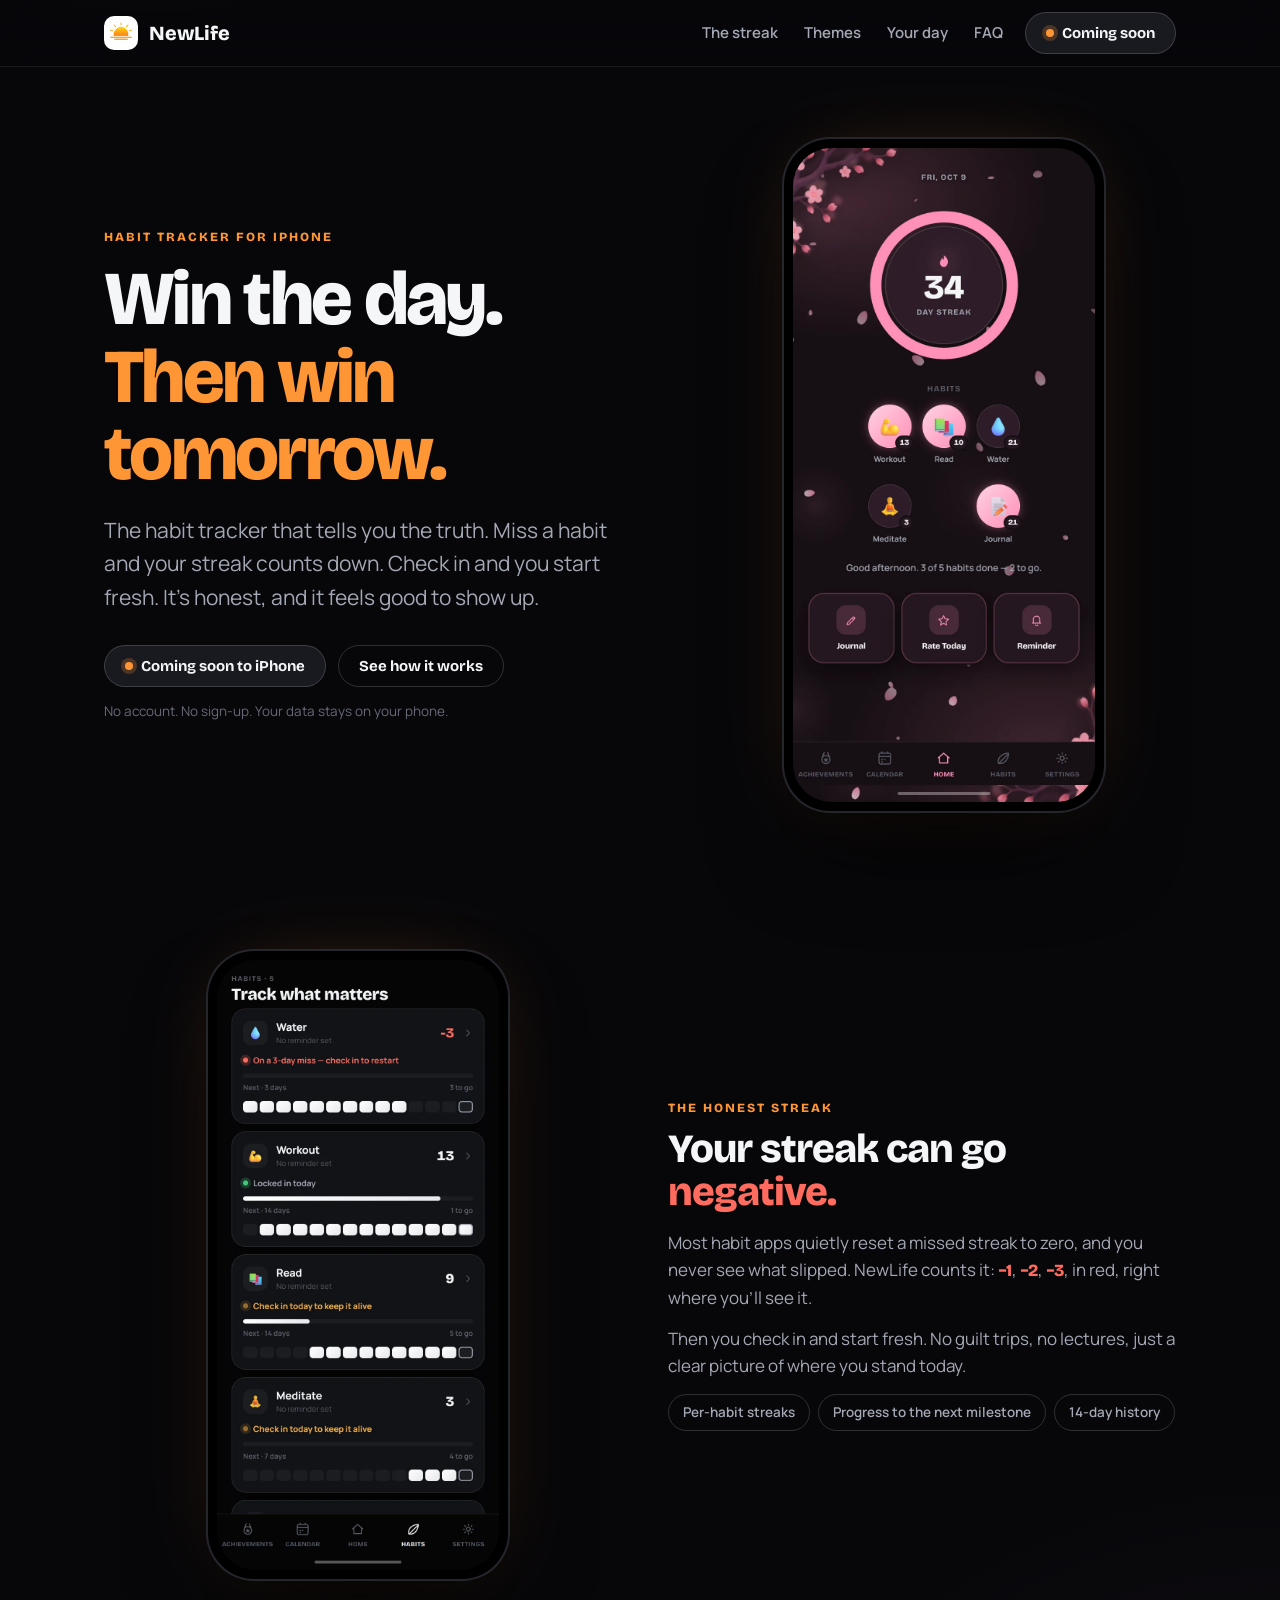
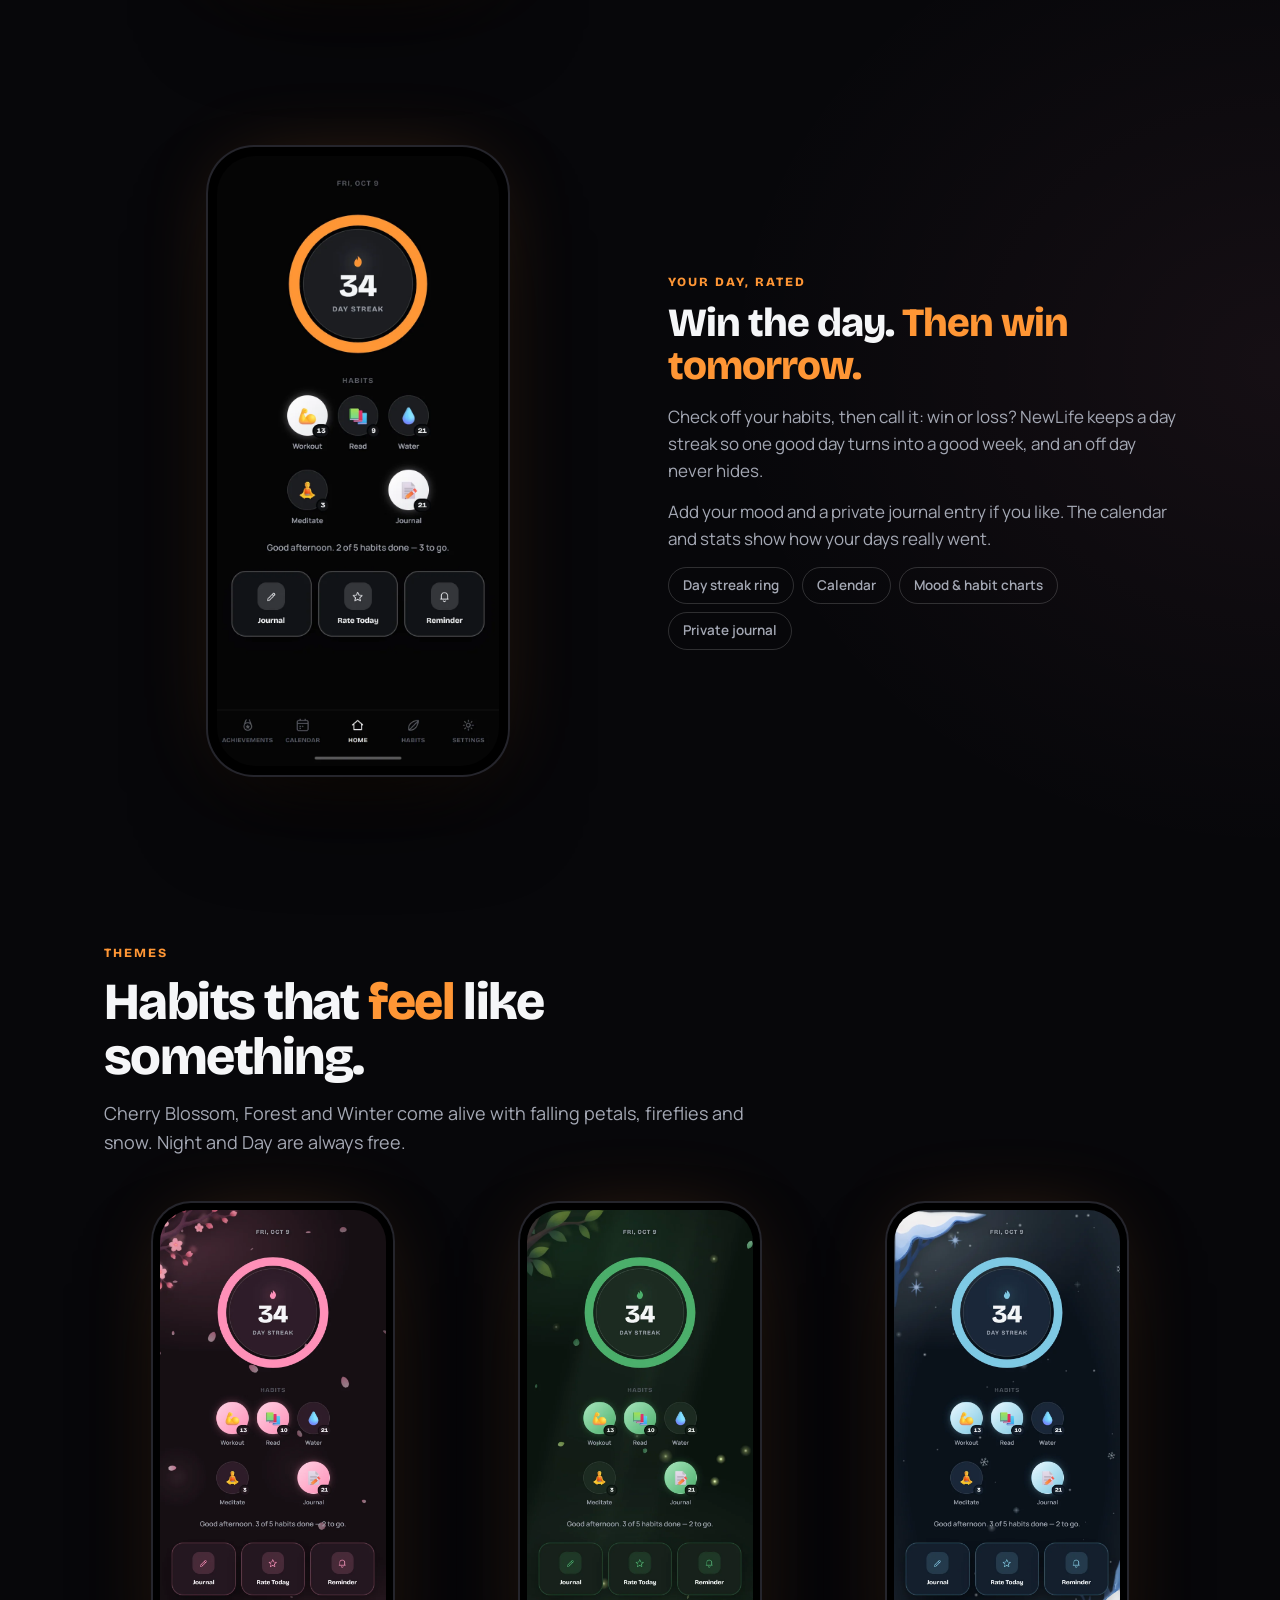
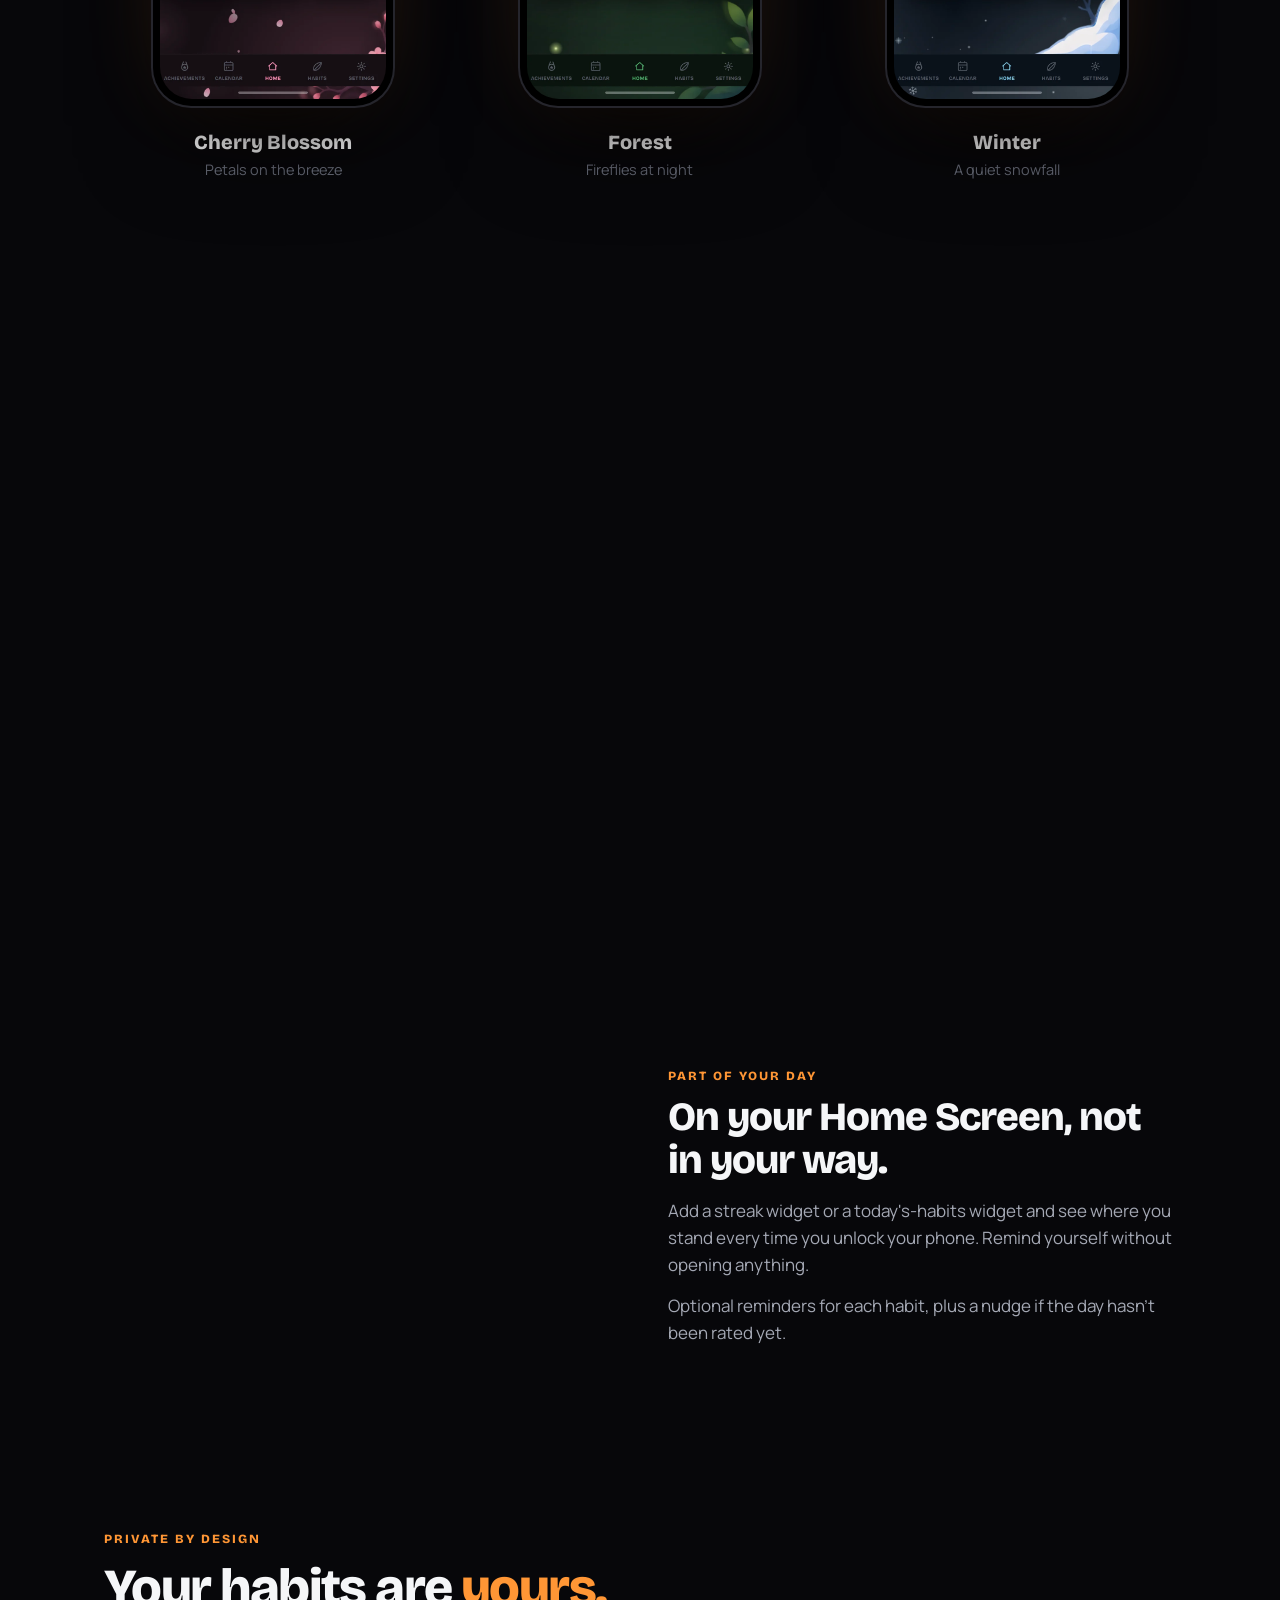
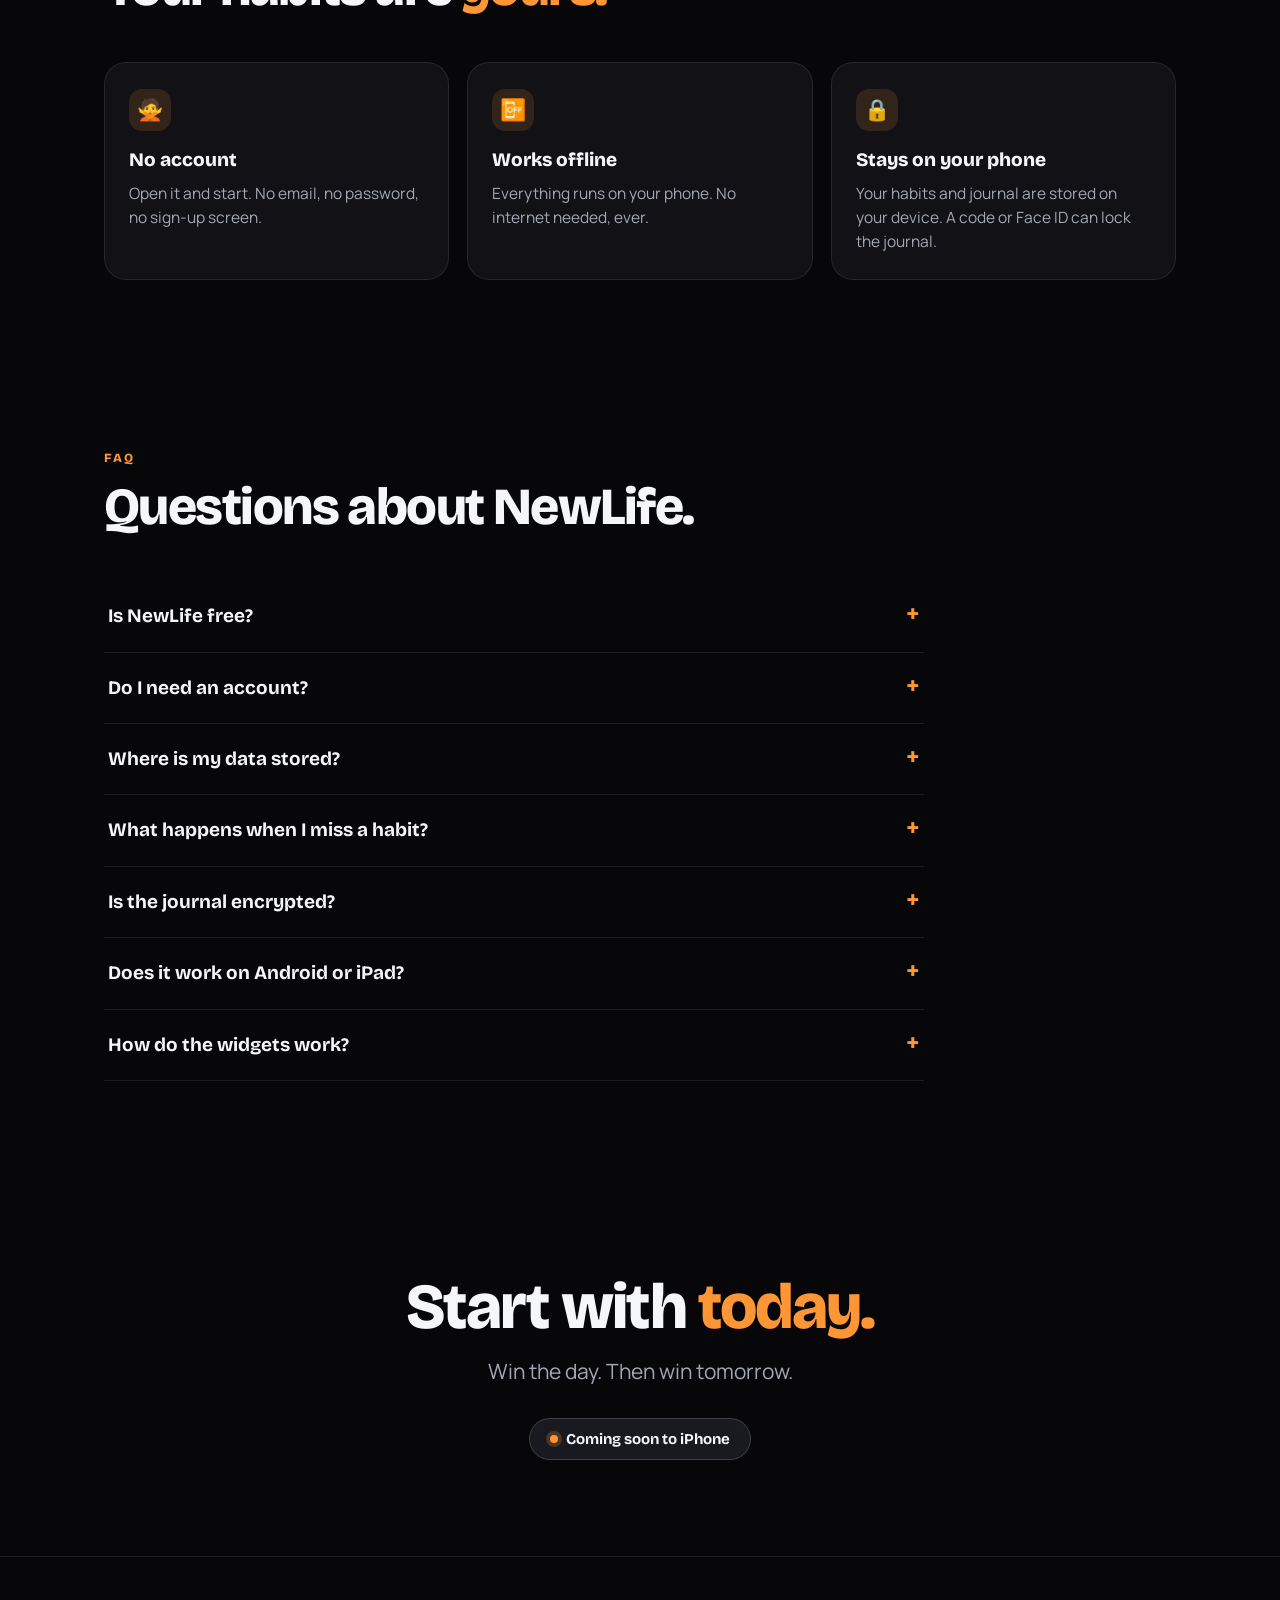
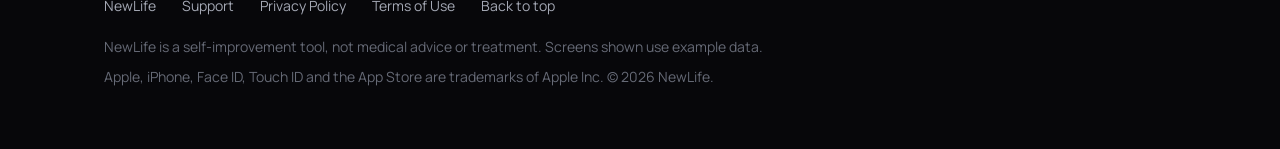
==== index.html @ f8521a18 "NewLife website Co-Authored-By: Claude Sonnet 5.5 <noreply@anthropic.com>" ====
<!doctype html>
<html lang="en">
<head>
<meta charset="utf-8">
<meta name="viewport" content="width=device-width, initial-scale=1">
<title>NewLife – Win the Day | Habit Tracker for iPhone</title>
<meta name="description" content="NewLife is a habit tracker that tells you the truth. Miss a habit and your streak counts down, check in and start fresh. Beautiful themes, widgets, no account needed.">
<meta name="theme-color" content="#07070a">
<link rel="icon" type="image/png" href="img/icon-64.png">
<link rel="apple-touch-icon" href="img/icon-180.png">
<meta property="og:title" content="NewLife – Win the Day">
<meta property="og:description" content="The habit tracker that tells you the truth. Streaks that can go negative, living themes, widgets, and no account.">
<meta property="og:type" content="website">
<link rel="canonical" href="https://thknenn8-art.github.io/newlife-site/">
<meta property="og:url" content="https://thknenn8-art.github.io/newlife-site/">
<meta property="og:image" content="https://thknenn8-art.github.io/newlife-site/img/og.png">
<meta name="twitter:card" content="summary_large_image">
<meta name="twitter:image" content="https://thknenn8-art.github.io/newlife-site/img/og.png">
<link rel="stylesheet" href="site.css">
<link rel="preload" href="fonts/bricolage-grotesque-latin-standard-normal.woff2" as="font" type="font/woff2" crossorigin>
</head>
<body>

<header class="top">
  <div class="wrap nav">
    <a class="brand" href="#top"><img src="img/icon-64.png" alt="" width="34" height="34">NewLife</a>
    <nav class="links" aria-label="Sections">
      <a href="#truth">The streak</a>
      <a href="#themes">Themes</a>
      <a href="#day">Your day</a>
      <a href="#faq">FAQ</a>
    </nav>
    <span class="pill soon" aria-label="Coming soon to iPhone"><i></i>Coming soon</span>
  </div>
</header>

<main id="top">
<div class="wrap">
  <div class="hero">
    <div>
      <div class="eyebrow">Habit tracker for iPhone</div>
      <h1>Win the day.<br><em>Then win tomorrow.</em></h1>
      <p class="lead">The habit tracker that tells you the truth. Miss a habit and your streak counts down. Check in and you start fresh. It's honest, and it feels good to show up.</p>
      <div class="cta">
        <span class="pill soon"><i></i>Coming soon to iPhone</span>
        <a class="pill ghost" href="#truth">See how it works</a>
      </div>
      <p class="note">No account. No sign-up. Your data stays on your phone.</p>
    </div>
    <div class="rv">
      <div class="phone">
        <video id="heroVideo" src="hero.mp4" poster="img/home-blossom.webp" autoplay muted loop playsinline preload="auto" aria-label="NewLife home screen switching between the Cherry Blossom, Forest and Winter themes"></video>
      </div>
    </div>
  </div>
</div>

<!-- The honest streak -->
<section id="truth">
  <div class="wrap split">
    <div class="rv"><div class="phone"><img src="img/habits.webp" alt="NewLife habits list showing Water at minus 3 in red with the status 'On a 3-day miss'" loading="lazy"></div></div>
    <div class="copy rv">
      <div class="eyebrow">The honest streak</div>
      <h3>Your streak can go <em class="neg" style="color:var(--loss)">negative.</em></h3>
      <p>Most habit apps quietly reset a missed streak to zero, and you never see what slipped. NewLife counts it: <span class="neg">−1</span>, <span class="neg">−2</span>, <span class="neg">−3</span>, in red, right where you'll see it.</p>
      <p>Then you check in and start fresh. No guilt trips, no lectures, just a clear picture of where you stand today.</p>
      <div class="chips"><span class="chip">Per-habit streaks</span><span class="chip">Progress to the next milestone</span><span class="chip">14-day history</span></div>
    </div>
  </div>
</section>

<!-- Win or lose the day -->
<section id="day">
  <div class="wrap split flip">
    <div class="rv"><div class="phone"><img src="img/home-dark.webp" alt="NewLife home screen with a 34 day streak ring and today's habits" loading="lazy"></div></div>
    <div class="copy rv">
      <div class="eyebrow">Your day, rated</div>
      <h3>Win the day. <em>Then win tomorrow.</em></h3>
      <p>Check off your habits, then call it: win or loss? NewLife keeps a day streak so one good day turns into a good week, and an off day never hides.</p>
      <p>Add your mood and a private journal entry if you like. The calendar and stats show how your days really went.</p>
      <div class="chips"><span class="chip">Day streak ring</span><span class="chip">Calendar</span><span class="chip">Mood &amp; habit charts</span><span class="chip">Private journal</span></div>
    </div>
  </div>
</section>

<!-- Themes -->
<section id="themes">
  <div class="wrap">
    <div class="sec-head rv">
      <div class="eyebrow">Themes</div>
      <h2>Habits that <em>feel</em> like something.</h2>
      <p>Cherry Blossom, Forest and Winter come alive with falling petals, fireflies and snow. Night and Day are always free.</p>
    </div>
    <div class="grid3">
      <div class="theme rv"><div class="phone sm"><img src="img/home-blossom.webp" alt="Cherry Blossom theme" loading="lazy"></div><h4>Cherry Blossom</h4><p>Petals on the breeze</p></div>
      <div class="theme rv"><div class="phone sm"><img src="img/home-forest.webp" alt="Forest theme" loading="lazy"></div><h4>Forest</h4><p>Fireflies at night</p></div>
      <div class="theme rv"><div class="phone sm"><img src="img/home-winter.webp" alt="Winter theme" loading="lazy"></div><h4>Winter</h4><p>A quiet snowfall</p></div>
    </div>
  </div>
</section>

<!-- Badges + stats -->
<section>
  <div class="wrap split">
    <div class="rv" style="display:flex;gap:18px;justify-content:center;align-items:flex-start;">
      <div class="phone sm"><img src="img/badges.webp" alt="NewLife achievement badges list" loading="lazy"></div>
      <div class="phone sm" style="margin-top:46px"><img src="img/stats.webp" alt="NewLife stats chart of day ratings" loading="lazy"></div>
    </div>
    <div class="copy rv">
      <div class="eyebrow">Wins worth celebrating</div>
      <h3>Every unlock gets a moment.</h3>
      <p>Thirteen badges, from your first three habits to a hundred-day win streak. Each one pops with a little celebration when you earn it.</p>
      <p>Stats show your day ratings and habits completed over the last ten days, so you can see what is working.</p>
      <div class="chips"><span class="chip">13 badges</span><span class="chip">Unlock animations</span><span class="chip">10-day charts</span></div>
    </div>
  </div>
</section>

<!-- Widgets / part of your day -->
<section>
  <div class="wrap split flip">
    <div class="rv">
      <div class="widgets" aria-label="Illustration of the NewLife Home Screen widgets">
        <div class="w-small"><div class="fl">🔥</div><b>34</b><span>DAY STREAK</span></div>
        <div class="w-med"><div class="t">TODAY'S HABITS</div>
          <div class="r">💪 Workout<i>✔</i></div><div class="r">📚 Read<i>✔</i></div><div class="r">🧘 Meditate<i class="no">○</i></div>
        </div>
      </div>
    </div>
    <div class="copy rv">
      <div class="eyebrow">Part of your day</div>
      <h3>On your Home Screen, not in your way.</h3>
      <p>Add a streak widget or a today's-habits widget and see where you stand every time you unlock your phone. Remind yourself without opening anything.</p>
      <p>Optional reminders for each habit, plus a nudge if the day hasn't been rated yet.</p>
    </div>
  </div>
</section>

<!-- Trust -->
<section>
  <div class="wrap">
    <div class="sec-head rv"><div class="eyebrow">Private by design</div><h2>Your habits are <em>yours.</em></h2></div>
    <div class="trust">
      <div class="card rv"><div class="ic">🙅</div><h4>No account</h4><p>Open it and start. No email, no password, no sign-up screen.</p></div>
      <div class="card rv"><div class="ic">📴</div><h4>Works offline</h4><p>Everything runs on your phone. No internet needed, ever.</p></div>
      <div class="card rv"><div class="ic">🔒</div><h4>Stays on your phone</h4><p>Your habits and journal are stored on your device. A code or Face ID can lock the journal.</p></div>
    </div>
  </div>
</section>

<!-- FAQ -->
<section id="faq">
  <div class="wrap">
    <div class="sec-head rv"><div class="eyebrow">FAQ</div><h2>Questions about NewLife.</h2></div>
    <div class="faq rv">
      <details><summary>Is NewLife free?</summary><p>You can start for free: track your habits, rate your days and use the Night and Day themes. NewLife Pro unlocks every theme, extra habits, reminders and the private journal. Pricing is shown in the app.</p></details>
      <details><summary>Do I need an account?</summary><p>No. There is no sign-up. NewLife works as soon as you open it.</p></details>
      <details><summary>Where is my data stored?</summary><p>On your iPhone. NewLife does not send your habits or journal anywhere. Because of that, deleting the app deletes your data, and syncing between devices is not available yet.</p></details>
      <details><summary>What happens when I miss a habit?</summary><p>Your streak for that habit goes negative and counts down for each missed day (−1, −2, −3…). Check in and it starts fresh at 1. Nothing is hidden and nothing is judged.</p></details>
      <details><summary>Is the journal encrypted?</summary><p>The journal is protected by a lock code and optional Face ID or Touch ID, and it only exists on your phone. It works like a privacy screen for anyone who picks up your phone.</p></details>
      <details><summary>Does it work on Android or iPad?</summary><p>NewLife is made for iPhone. Other platforms may come later.</p></details>
      <details><summary>How do the widgets work?</summary><p>Press and hold your Home Screen, tap +, search for NewLife and add the streak or today's-habits widget. Open the app once and they will fill in.</p></details>
    </div>
  </div>
</section>

<section class="closing">
  <div class="wrap rv">
    <h2>Start with <em>today.</em></h2>
    <p class="lead" style="margin:0 auto;">Win the day. Then win tomorrow.</p>
    <div class="cta"><span class="pill soon"><i></i>Coming soon to iPhone</span></div>
  </div>
</section>
</main>

<footer>
  <div class="wrap">
    <div class="row">
      <a href="#top">NewLife</a><a href="support.html">Support</a><a href="privacy.html">Privacy Policy</a><a href="terms.html">Terms of Use</a><a href="#top">Back to top</a>
    </div>
    <p>NewLife is a self-improvement tool, not medical advice or treatment. Screens shown use example data.</p>
    <p>Apple, iPhone, Face ID, Touch ID and the App Store are trademarks of Apple Inc. © 2026 NewLife.</p>
  </div>
</footer>

<script src="site.js"></script>
</body>
</html>
---- site.css ----
@font-face{font-family:"Bricolage Grotesque";src:url(fonts/bricolage-grotesque-latin-standard-normal.woff2) format("woff2");font-weight:200 800;font-display:swap;}
@font-face{font-family:"Manrope";src:url(fonts/manrope-latin-wght-normal.woff2) format("woff2");font-weight:200 800;font-display:swap;}
:root{
  --bg:#07070a;--surface:#111116;--surface-2:#191920;--line:rgba(255,255,255,.09);--line-2:rgba(255,255,255,.16);
  --ink:#f5f6f8;--ink-soft:#a4a8b4;--ink-faint:#666a76;
  --brand:#ff9635;--brand-2:#ffc261;--brand-rgb:255,150,53;
  --win:#3fcb7a;--loss:#ff6b5e;
  --fd:"Bricolage Grotesque",system-ui,sans-serif;--fb:"Manrope",system-ui,sans-serif;
}
*{box-sizing:border-box;margin:0;padding:0;}
html{scroll-behavior:smooth;-webkit-text-size-adjust:100%;color-scheme:dark;}
body{background:var(--bg);color:var(--ink);font-family:var(--fb);font-size:17px;line-height:1.6;-webkit-font-smoothing:antialiased;overflow-x:hidden;
  background-image:radial-gradient(900px 600px at 12% -6%,rgba(var(--brand-rgb),.14),transparent 70%),radial-gradient(800px 700px at 100% 30%,rgba(255,143,184,.06),transparent 70%);background-repeat:no-repeat;}
img,video{display:block;max-width:100%;}
a{color:inherit;}
.wrap{max-width:1120px;margin:0 auto;padding:0 24px;}
:focus-visible{outline:2px solid var(--brand);outline-offset:3px;border-radius:6px;}

/* header */
header.top{position:sticky;top:0;z-index:50;backdrop-filter:blur(16px) saturate(1.4);-webkit-backdrop-filter:blur(16px) saturate(1.4);background:rgba(7,7,10,.72);border-bottom:1px solid var(--line);}
.nav{display:flex;align-items:center;gap:22px;height:66px;}
.brand{display:flex;align-items:center;gap:11px;text-decoration:none;font-family:var(--fd);font-weight:800;font-size:20px;letter-spacing:-.01em;}
.brand img{width:34px;height:34px;border-radius:10px;}
.nav .links{display:flex;gap:26px;margin-left:auto;font-size:15px;font-weight:600;color:var(--ink-soft);}
.nav .links a{text-decoration:none;transition:color .15s;}
.nav .links a:hover{color:var(--ink);}
.pill{display:inline-flex;align-items:center;gap:8px;height:42px;padding:0 20px;border-radius:99px;font-family:var(--fd);font-weight:700;font-size:15px;text-decoration:none;white-space:nowrap;}
.pill.solid{background:linear-gradient(135deg,var(--brand-2),var(--brand));color:#1c0c02;box-shadow:0 10px 26px -10px rgba(var(--brand-rgb),.8);}
.pill.ghost{border:1px solid var(--line-2);color:var(--ink);}
.pill.ghost:hover{border-color:var(--brand);}
.pill.soon{background:var(--surface-2);border:1px solid var(--line-2);color:var(--ink);cursor:default;}
.pill.soon i{width:8px;height:8px;border-radius:50%;background:var(--brand);box-shadow:0 0 0 4px rgba(var(--brand-rgb),.22);}

/* hero */
.hero{display:grid;grid-template-columns:1.1fr .9fr;gap:40px;align-items:center;padding:72px 0 56px;}
.eyebrow{font-family:var(--fd);font-weight:800;font-size:12.5px;letter-spacing:.16em;text-transform:uppercase;color:var(--brand);}
h1{font-family:var(--fd);font-weight:800;font-size:clamp(44px,6.2vw,76px);line-height:1.02;letter-spacing:-.035em;margin:14px 0 20px;}
h1 em,h2 em,h3 em{font-style:normal;color:var(--brand);}
.lead{font-size:clamp(18px,2vw,21px);color:var(--ink-soft);max-width:520px;}
.cta{display:flex;flex-wrap:wrap;gap:12px;margin-top:30px;}
.note{margin-top:14px;font-size:13.5px;color:var(--ink-faint);}

/* phone frames */
.phone{position:relative;border-radius:46px;padding:9px;background:#000;box-shadow:0 0 0 2px #25252c,0 50px 100px -30px rgba(0,0,0,.9),0 0 90px -30px rgba(var(--brand-rgb),.3);width:100%;max-width:300px;margin:0 auto;}
.phone > img,.phone > video{border-radius:38px;width:100%;height:auto;aspect-ratio:390/844;object-fit:cover;background:#000;}
.phone.sm{max-width:240px;border-radius:38px;padding:7px;}
.phone.sm > img{border-radius:32px;}
.hero .phone{max-width:320px;}

/* sections */
section{padding:84px 0;}
.sec-head{max-width:680px;margin-bottom:46px;}
h2{font-family:var(--fd);font-weight:800;font-size:clamp(34px,4.4vw,52px);line-height:1.06;letter-spacing:-.03em;margin:12px 0 14px;}
.sec-head p{color:var(--ink-soft);font-size:18px;}
.split{display:grid;grid-template-columns:1fr 1fr;gap:56px;align-items:center;}
.split.flip .copy{order:2;}
.copy h3{font-family:var(--fd);font-weight:800;font-size:clamp(28px,3.4vw,40px);line-height:1.08;letter-spacing:-.025em;margin:10px 0 14px;}
.copy p{color:var(--ink-soft);margin-bottom:14px;}
.chips{display:flex;flex-wrap:wrap;gap:8px;margin-top:6px;}
.chip{padding:7px 14px;border-radius:99px;border:1px solid var(--line-2);font-size:13.5px;font-weight:600;color:var(--ink-soft);}
.neg{color:var(--loss);font-family:var(--fd);font-weight:800;}

.grid3{display:grid;grid-template-columns:repeat(3,1fr);gap:28px;}
.theme{text-align:center;}
.theme h4{font-family:var(--fd);font-weight:800;font-size:20px;margin-top:20px;}
.theme p{color:var(--ink-faint);font-size:14.5px;}

.cards{display:grid;grid-template-columns:repeat(3,1fr);gap:18px;}
.card{background:var(--surface);border:1px solid var(--line);border-radius:22px;padding:26px 24px;}
.card .ic{width:42px;height:42px;border-radius:13px;display:grid;place-items:center;background:rgba(var(--brand-rgb),.14);font-size:21px;margin-bottom:14px;}
.card h4{font-family:var(--fd);font-weight:800;font-size:19px;margin-bottom:6px;}
.card p{color:var(--ink-soft);font-size:15.5px;line-height:1.55;}

/* widget illustrations */
.widgets{display:flex;gap:18px;align-items:flex-end;flex-wrap:wrap;}
.w-small,.w-med{background:#000;border:1px solid var(--line-2);border-radius:26px;box-shadow:0 30px 60px -28px rgba(0,0,0,.9);}
.w-small{width:150px;height:150px;display:flex;flex-direction:column;align-items:center;justify-content:center;gap:2px;}
.w-small .fl{font-size:26px;color:var(--brand);line-height:1;}
.w-small b{font-family:var(--fd);font-weight:800;font-size:42px;line-height:1.05;}
.w-small span{font-size:10px;font-weight:800;letter-spacing:.12em;color:#999;}
.w-med{width:318px;height:150px;padding:16px 18px;display:flex;flex-direction:column;gap:7px;}
.w-med .t{font-size:10px;font-weight:800;letter-spacing:.14em;color:#8c8c8c;}
.w-med .r{display:flex;align-items:center;gap:9px;font-size:14.5px;font-weight:700;}
.w-med .r i{margin-left:auto;font-style:normal;color:var(--win);}
.w-med .r i.no{color:#4a4a50;}

.trust{display:grid;grid-template-columns:repeat(3,1fr);gap:18px;}

/* faq */
details{border-bottom:1px solid var(--line);padding:20px 4px;}
details summary{cursor:pointer;list-style:none;font-family:var(--fd);font-weight:700;font-size:19px;display:flex;justify-content:space-between;gap:18px;}
details summary::-webkit-details-marker{display:none;}
details summary::after{content:"+";font-size:26px;line-height:1;color:var(--brand);transition:transform .2s;}
details[open] summary::after{transform:rotate(45deg);}
details p{color:var(--ink-soft);margin-top:12px;max-width:760px;}
.faq{max-width:820px;}

/* closing + footer */
.closing{text-align:center;padding:96px 0;}
.closing h2{font-size:clamp(38px,5.4vw,64px);}
.closing .cta{justify-content:center;}
footer{border-top:1px solid var(--line);padding:38px 0 60px;color:var(--ink-faint);font-size:14px;}
footer .row{display:flex;flex-wrap:wrap;gap:12px 26px;margin-bottom:18px;}
footer a{text-decoration:none;color:var(--ink-soft);}
footer a:hover{color:var(--ink);}
footer p{max-width:760px;line-height:1.6;margin-top:8px;}

/* article pages */
.page{max-width:760px;padding:64px 24px 90px;}
.page h1{font-size:clamp(36px,5vw,54px);margin-bottom:10px;}
.page h2{font-size:26px;letter-spacing:-.02em;margin:34px 0 8px;}
.page p,.page li{color:var(--ink-soft);margin-bottom:12px;}
.page ul{padding-left:22px;}
.banner{background:rgba(var(--brand-rgb),.1);border:1px solid rgba(var(--brand-rgb),.35);border-radius:16px;padding:16px 18px;color:var(--ink);margin:22px 0;font-size:15.5px;}

/* reveal */
.rv{opacity:0;transform:translateY(22px);transition:opacity .7s ease,transform .7s cubic-bezier(.2,.8,.2,1);}
.rv.in{opacity:1;transform:none;}
@media (prefers-reduced-motion:reduce){.rv{opacity:1;transform:none;transition:none;}html{scroll-behavior:auto;}}

@media (max-width:900px){
  .hero{grid-template-columns:1fr;padding-top:44px;text-align:left;}
  .hero .phone{margin-top:18px;}
  .split,.split.flip{grid-template-columns:1fr;gap:34px;}
  .split.flip .copy{order:0;}
  .grid3,.cards,.trust{grid-template-columns:1fr;}
  .nav .links{display:none;}
  .nav .pill{margin-left:auto;}
  section{padding:60px 0;}
  .w-med{width:100%;max-width:318px;}
}
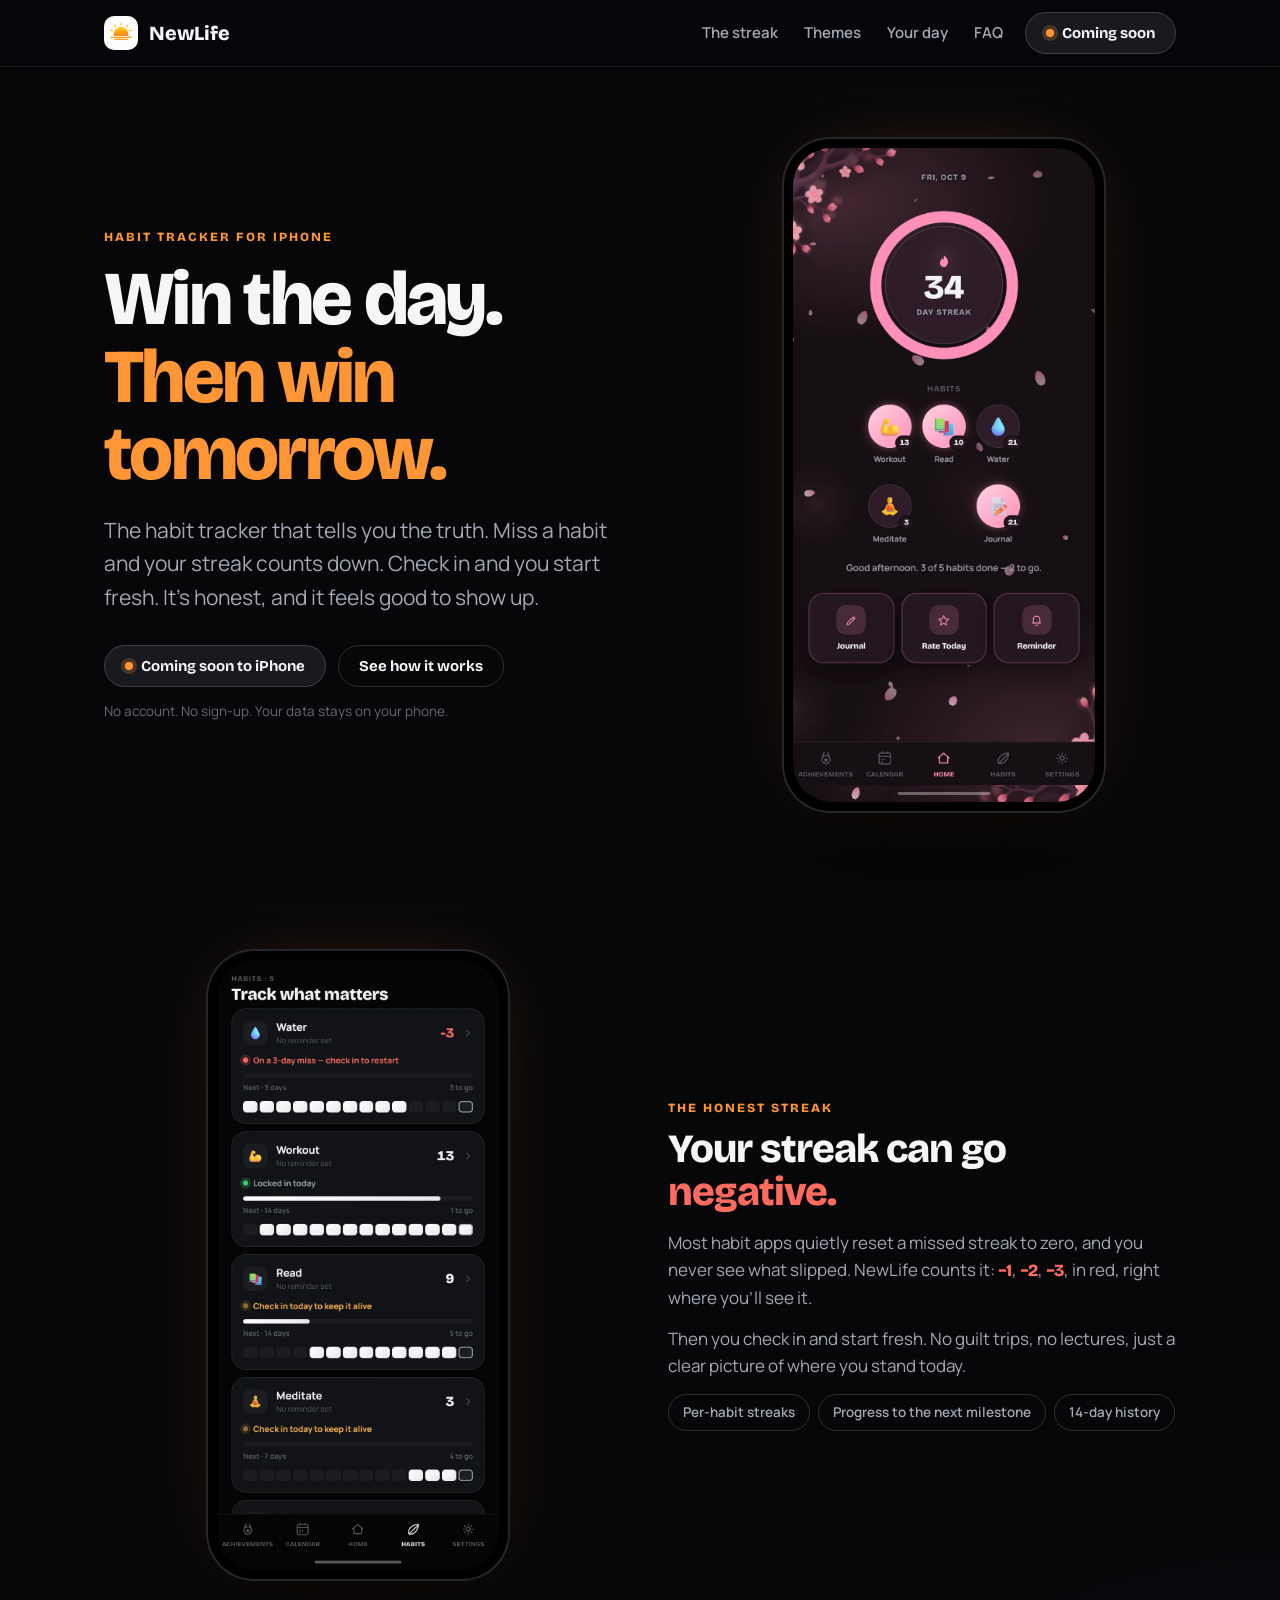
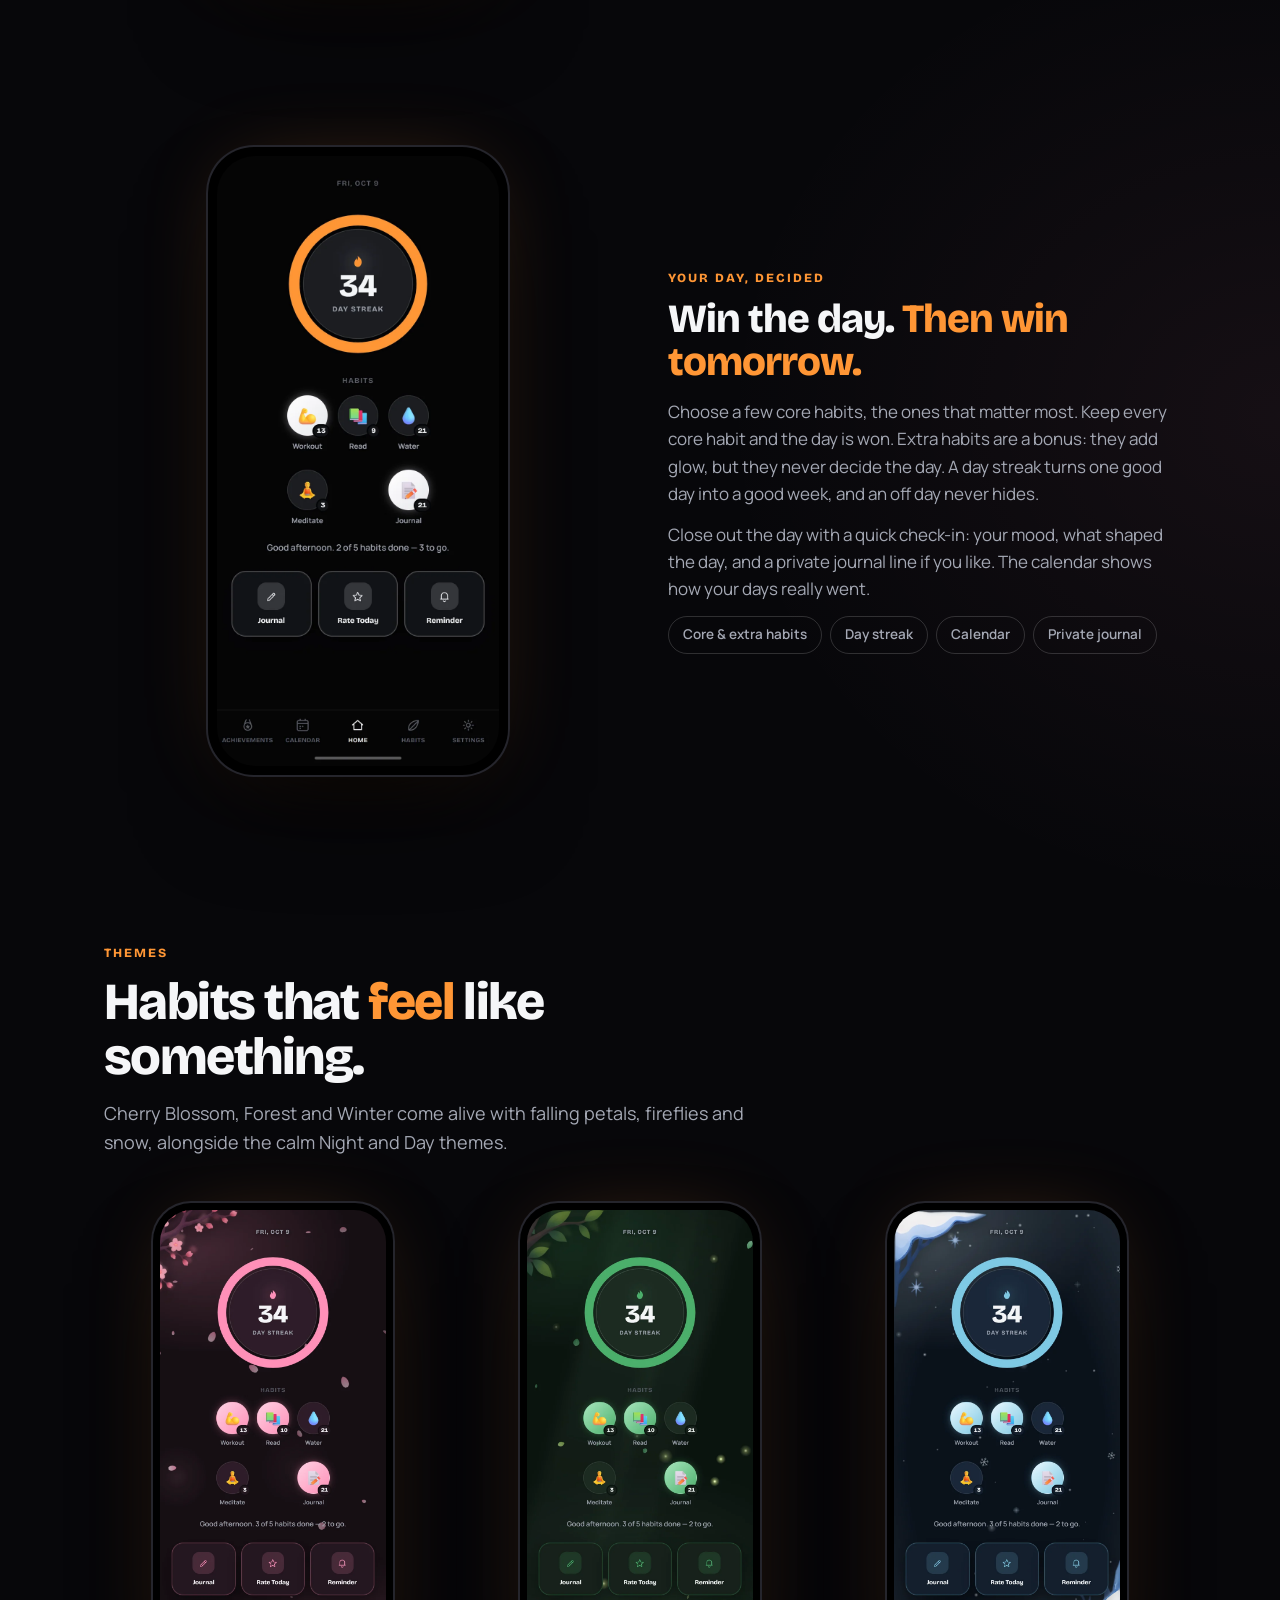
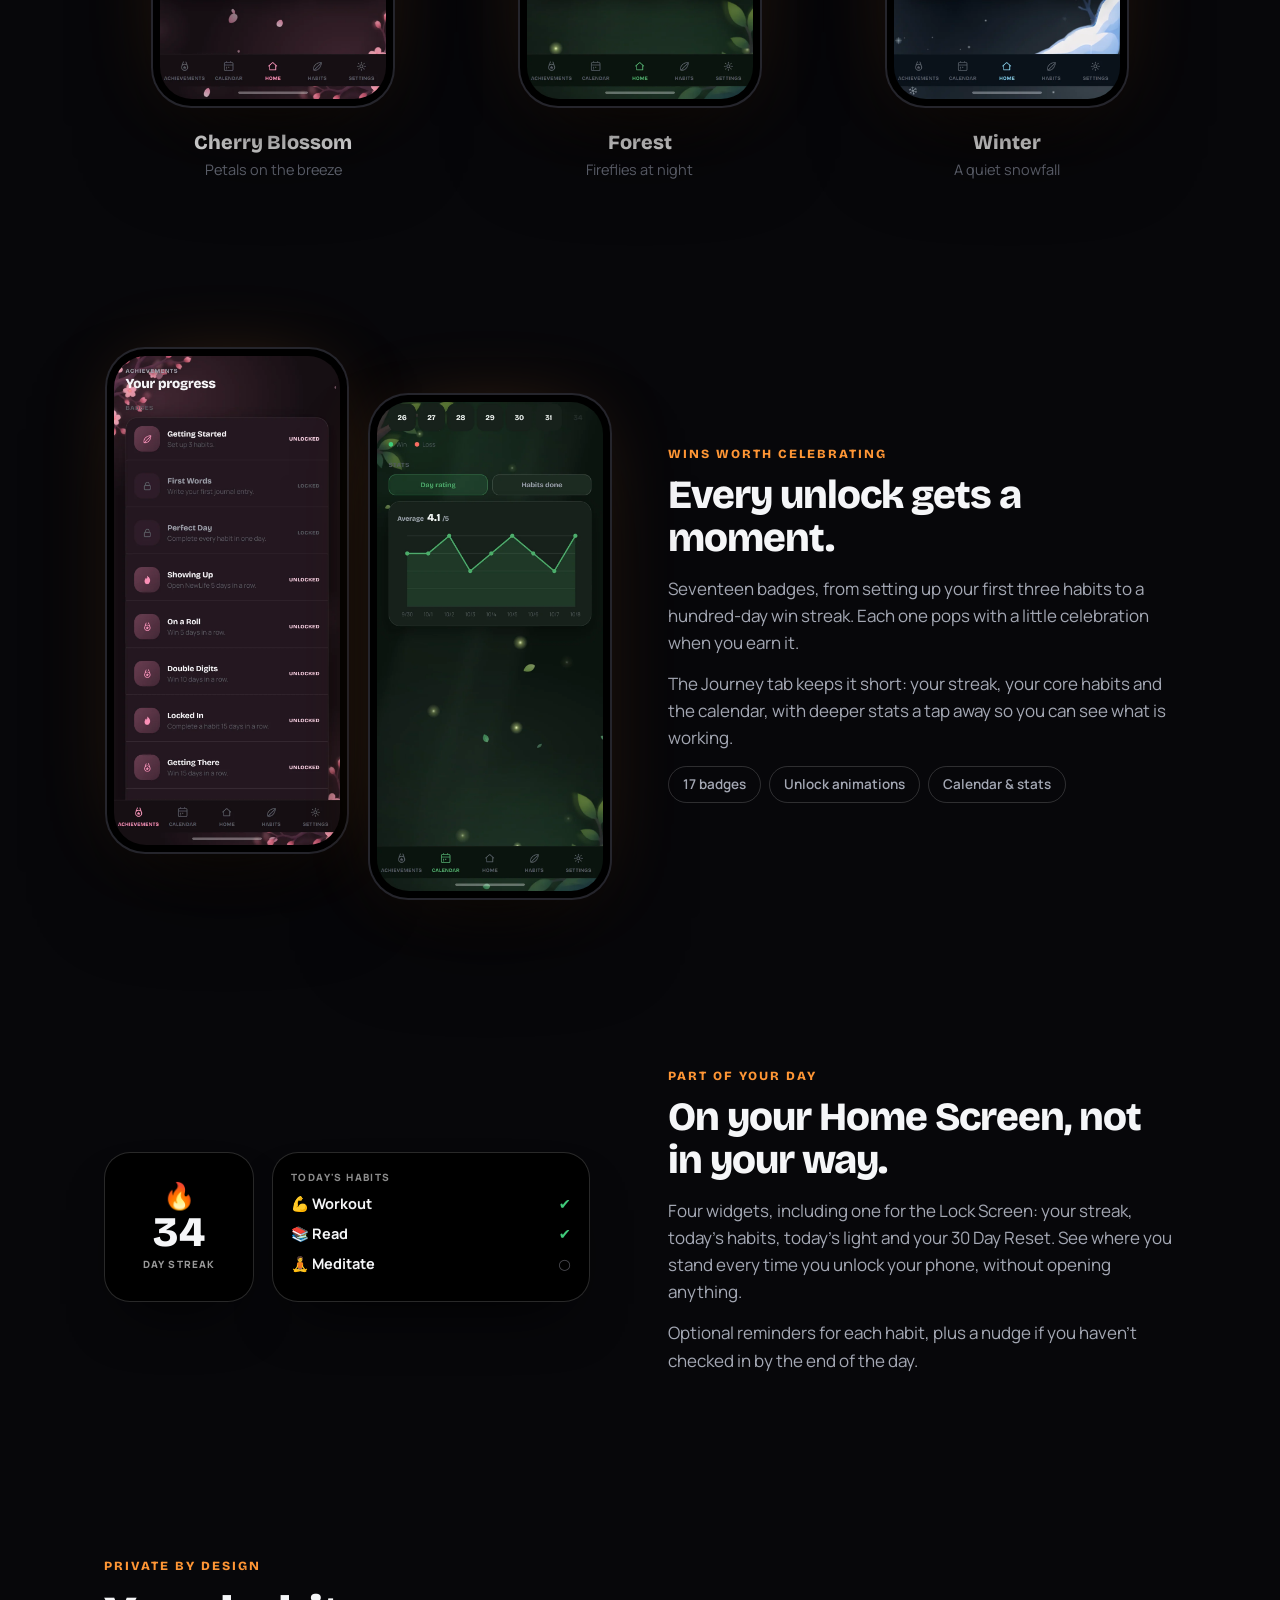
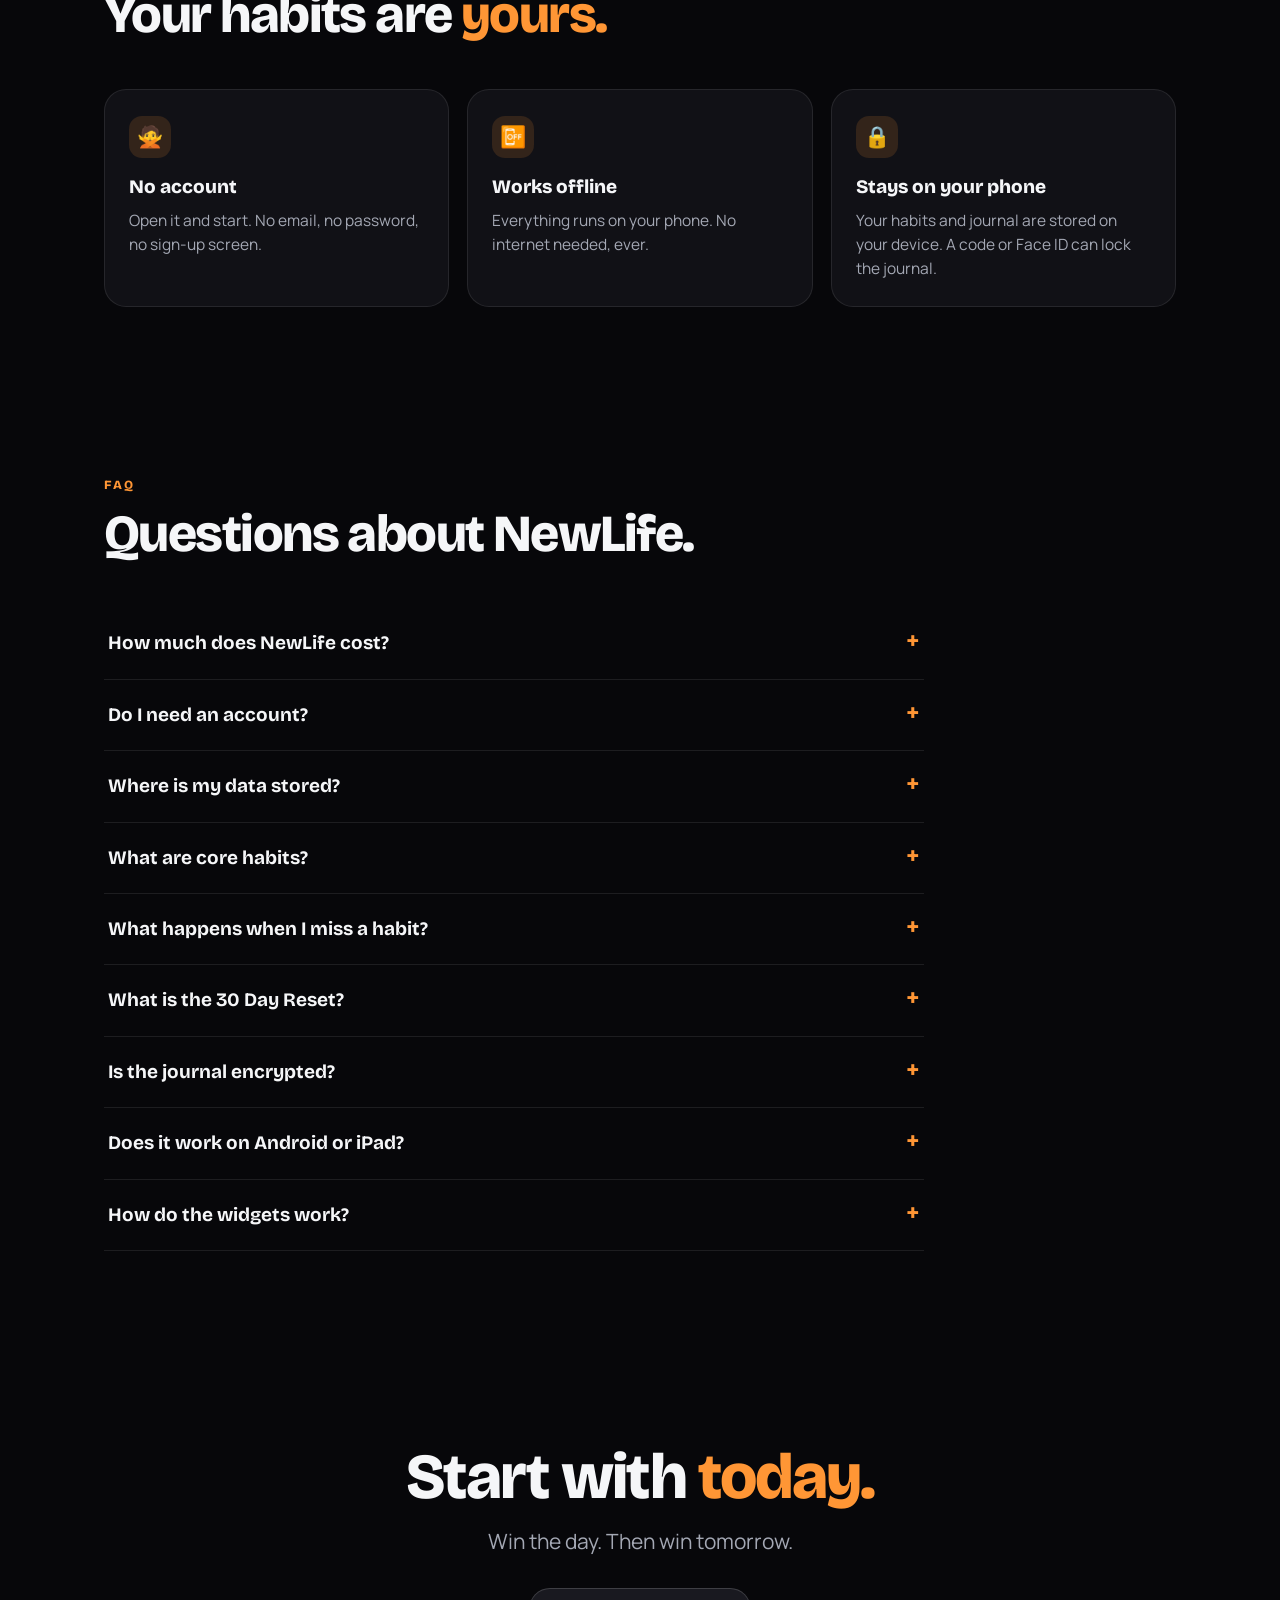
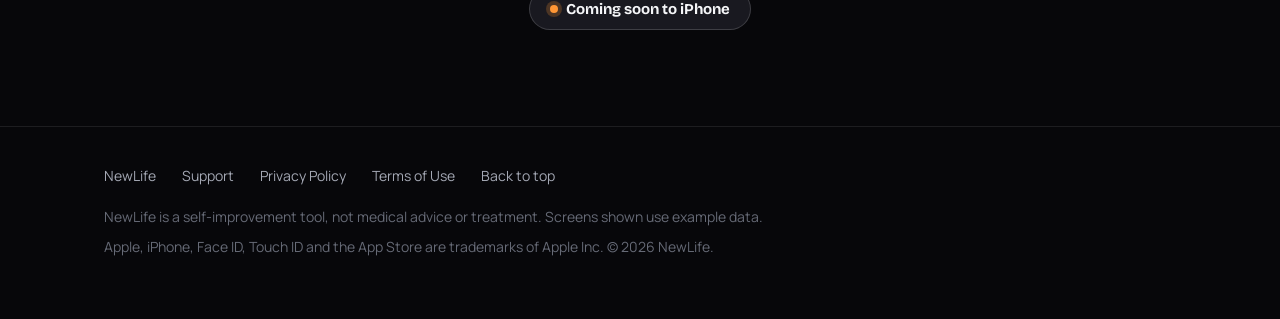
==== commit 1f9bfe59: "Update home page copy to match the current app - Remove the free-tier claims; pricing and trial show" ====
--- a/index.html
+++ b/index.html
@@ -72,13 +72,13 @@
 <!-- Win or lose the day -->
 <section id="day">
   <div class="wrap split flip">
-    <div class="rv"><div class="phone"><img src="img/home-dark.webp" alt="NewLife home screen with a 34 day streak ring and today's habits" loading="lazy"></div></div>
+    <div class="rv"><div class="phone"><img src="img/home-dark.webp" alt="NewLife home screen with today's habits" loading="lazy"></div></div>
     <div class="copy rv">
-      <div class="eyebrow">Your day, rated</div>
+      <div class="eyebrow">Your day, decided</div>
       <h3>Win the day. <em>Then win tomorrow.</em></h3>
-      <p>Check off your habits, then call it: win or loss? NewLife keeps a day streak so one good day turns into a good week, and an off day never hides.</p>
-      <p>Add your mood and a private journal entry if you like. The calendar and stats show how your days really went.</p>
-      <div class="chips"><span class="chip">Day streak ring</span><span class="chip">Calendar</span><span class="chip">Mood &amp; habit charts</span><span class="chip">Private journal</span></div>
+      <p>Choose a few core habits, the ones that matter most. Keep every core habit and the day is won. Extra habits are a bonus: they add glow, but they never decide the day. A day streak turns one good day into a good week, and an off day never hides.</p>
+      <p>Close out the day with a quick check-in: your mood, what shaped the day, and a private journal line if you like. The calendar shows how your days really went.</p>
+      <div class="chips"><span class="chip">Core &amp; extra habits</span><span class="chip">Day streak</span><span class="chip">Calendar</span><span class="chip">Private journal</span></div>
     </div>
   </div>
 </section>
@@ -89,7 +89,7 @@
     <div class="sec-head rv">
       <div class="eyebrow">Themes</div>
       <h2>Habits that <em>feel</em> like something.</h2>
-      <p>Cherry Blossom, Forest and Winter come alive with falling petals, fireflies and snow. Night and Day are always free.</p>
+      <p>Cherry Blossom, Forest and Winter come alive with falling petals, fireflies and snow, alongside the calm Night and Day themes.</p>
     </div>
     <div class="grid3">
       <div class="theme rv"><div class="phone sm"><img src="img/home-blossom.webp" alt="Cherry Blossom theme" loading="lazy"></div><h4>Cherry Blossom</h4><p>Petals on the breeze</p></div>
@@ -109,9 +109,9 @@
     <div class="copy rv">
       <div class="eyebrow">Wins worth celebrating</div>
       <h3>Every unlock gets a moment.</h3>
-      <p>Thirteen badges, from your first three habits to a hundred-day win streak. Each one pops with a little celebration when you earn it.</p>
-      <p>Stats show your day ratings and habits completed over the last ten days, so you can see what is working.</p>
-      <div class="chips"><span class="chip">13 badges</span><span class="chip">Unlock animations</span><span class="chip">10-day charts</span></div>
+      <p>Seventeen badges, from setting up your first three habits to a hundred-day win streak. Each one pops with a little celebration when you earn it.</p>
+      <p>The Journey tab keeps it short: your streak, your core habits and the calendar, with deeper stats a tap away so you can see what is working.</p>
+      <div class="chips"><span class="chip">17 badges</span><span class="chip">Unlock animations</span><span class="chip">Calendar &amp; stats</span></div>
     </div>
   </div>
 </section>
@@ -130,8 +130,8 @@
     <div class="copy rv">
       <div class="eyebrow">Part of your day</div>
       <h3>On your Home Screen, not in your way.</h3>
-      <p>Add a streak widget or a today's-habits widget and see where you stand every time you unlock your phone. Remind yourself without opening anything.</p>
-      <p>Optional reminders for each habit, plus a nudge if the day hasn't been rated yet.</p>
+      <p>Four widgets, including one for the Lock Screen: your streak, today's habits, today's light and your 30 Day Reset. See where you stand every time you unlock your phone, without opening anything.</p>
+      <p>Optional reminders for each habit, plus a nudge if you haven't checked in by the end of the day.</p>
     </div>
   </div>
 </section>
@@ -153,13 +153,15 @@
   <div class="wrap">
     <div class="sec-head rv"><div class="eyebrow">FAQ</div><h2>Questions about NewLife.</h2></div>
     <div class="faq rv">
-      <details><summary>Is NewLife free?</summary><p>You can start for free: track your habits, rate your days and use the Night and Day themes. NewLife Pro unlocks every theme, extra habits, reminders and the private journal. Pricing is shown in the app.</p></details>
+      <details><summary>How much does NewLife cost?</summary><p>NewLife is a subscription app. Pricing, and any free trial, are shown in the app before you subscribe. You can manage or cancel your subscription any time in your Apple ID settings.</p></details>
       <details><summary>Do I need an account?</summary><p>No. There is no sign-up. NewLife works as soon as you open it.</p></details>
       <details><summary>Where is my data stored?</summary><p>On your iPhone. NewLife does not send your habits or journal anywhere. Because of that, deleting the app deletes your data, and syncing between devices is not available yet.</p></details>
+      <details><summary>What are core habits?</summary><p>Core habits are the few habits that matter most to you. Keep every core habit and the day is won. Extra habits are a bonus: they add glow and can make a day perfect, but they never decide whether you won.</p></details>
       <details><summary>What happens when I miss a habit?</summary><p>Your streak for that habit goes negative and counts down for each missed day (−1, −2, −3…). Check in and it starts fresh at 1. Nothing is hidden and nothing is judged.</p></details>
+      <details><summary>What is the 30 Day Reset?</summary><p>An optional program to build a habit or break one: a short lesson and a small move each day, a daily check-in, and an urge timer when it gets hard. It is a self-improvement tool, not medical advice or treatment. If you are struggling, please reach out to a professional or a helpline.</p></details>
       <details><summary>Is the journal encrypted?</summary><p>The journal is protected by a lock code and optional Face ID or Touch ID, and it only exists on your phone. It works like a privacy screen for anyone who picks up your phone.</p></details>
       <details><summary>Does it work on Android or iPad?</summary><p>NewLife is made for iPhone. Other platforms may come later.</p></details>
-      <details><summary>How do the widgets work?</summary><p>Press and hold your Home Screen, tap +, search for NewLife and add the streak or today's-habits widget. Open the app once and they will fill in.</p></details>
+      <details><summary>How do the widgets work?</summary><p>Press and hold your Home Screen, tap +, search for NewLife and add the streak, today's habits, today's light or 30 Day Reset widget. Open the app once and they will fill in.</p></details>
     </div>
   </div>
 </section>
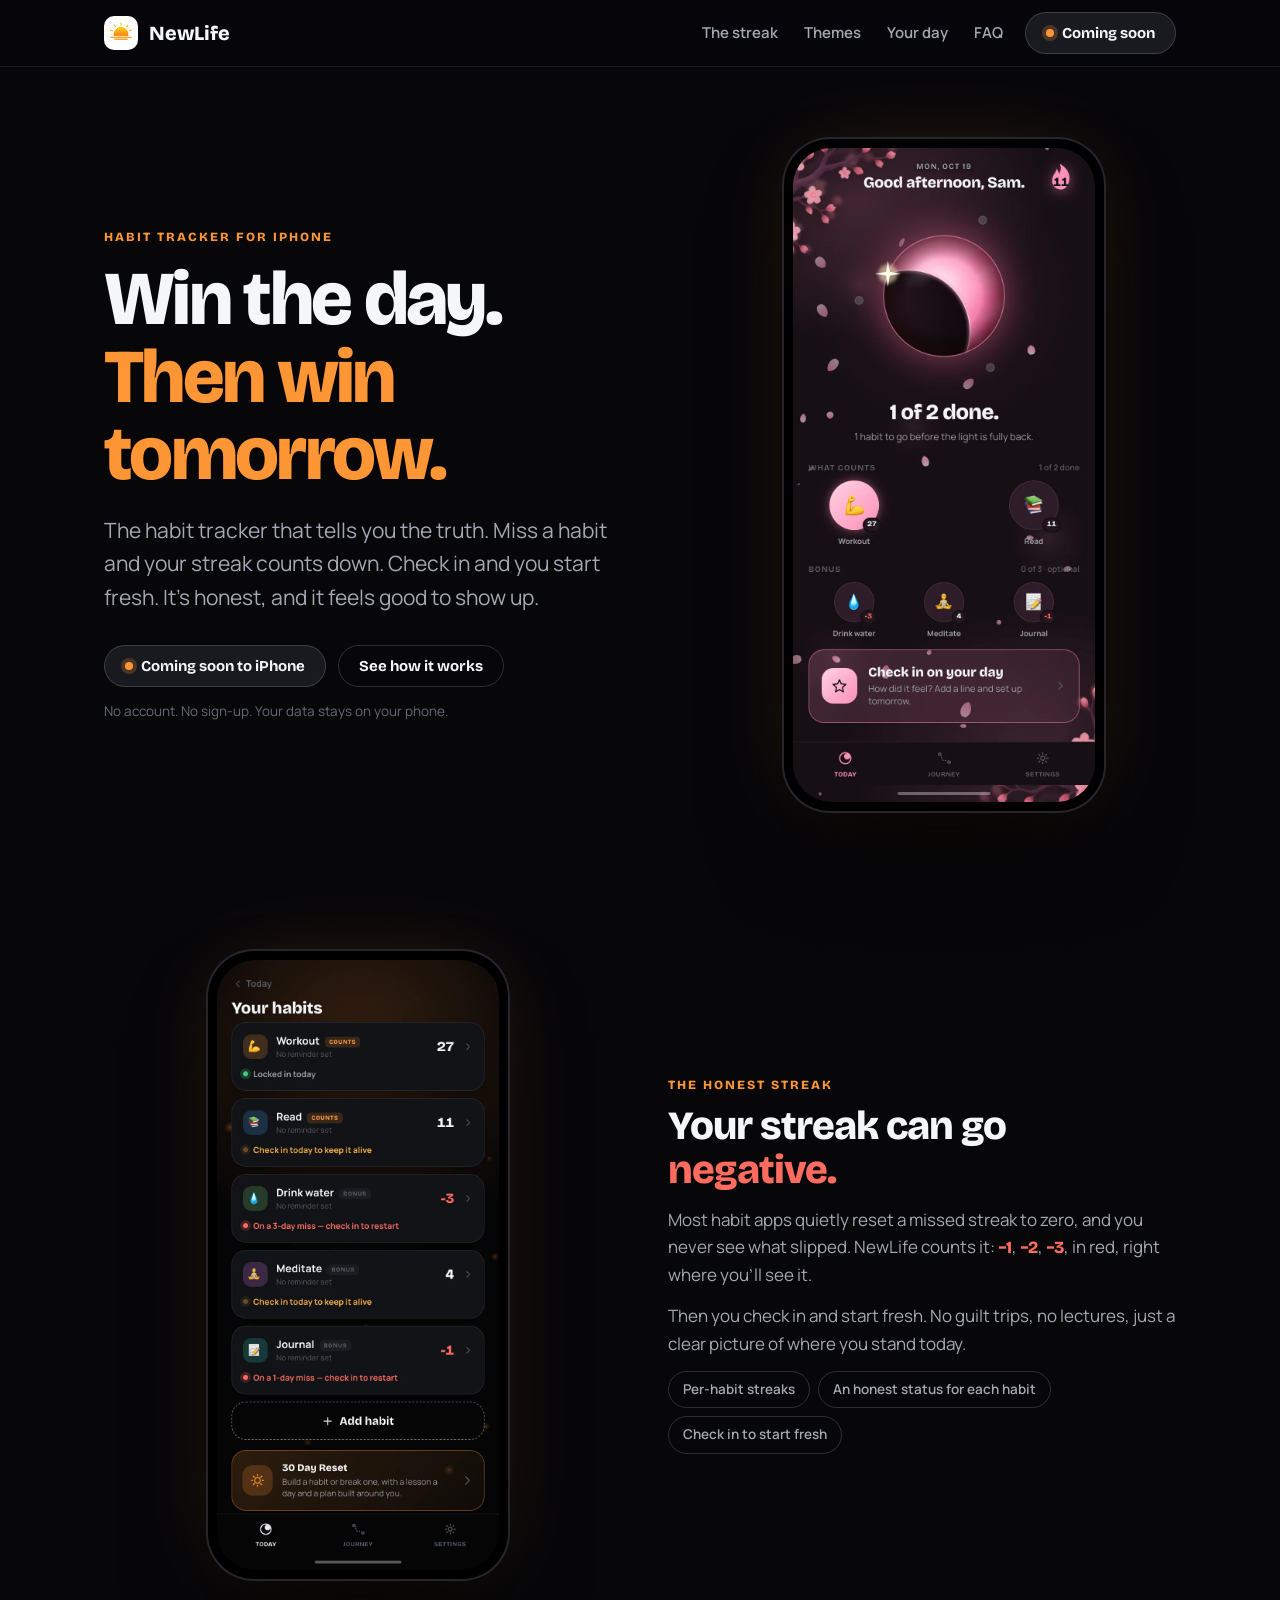
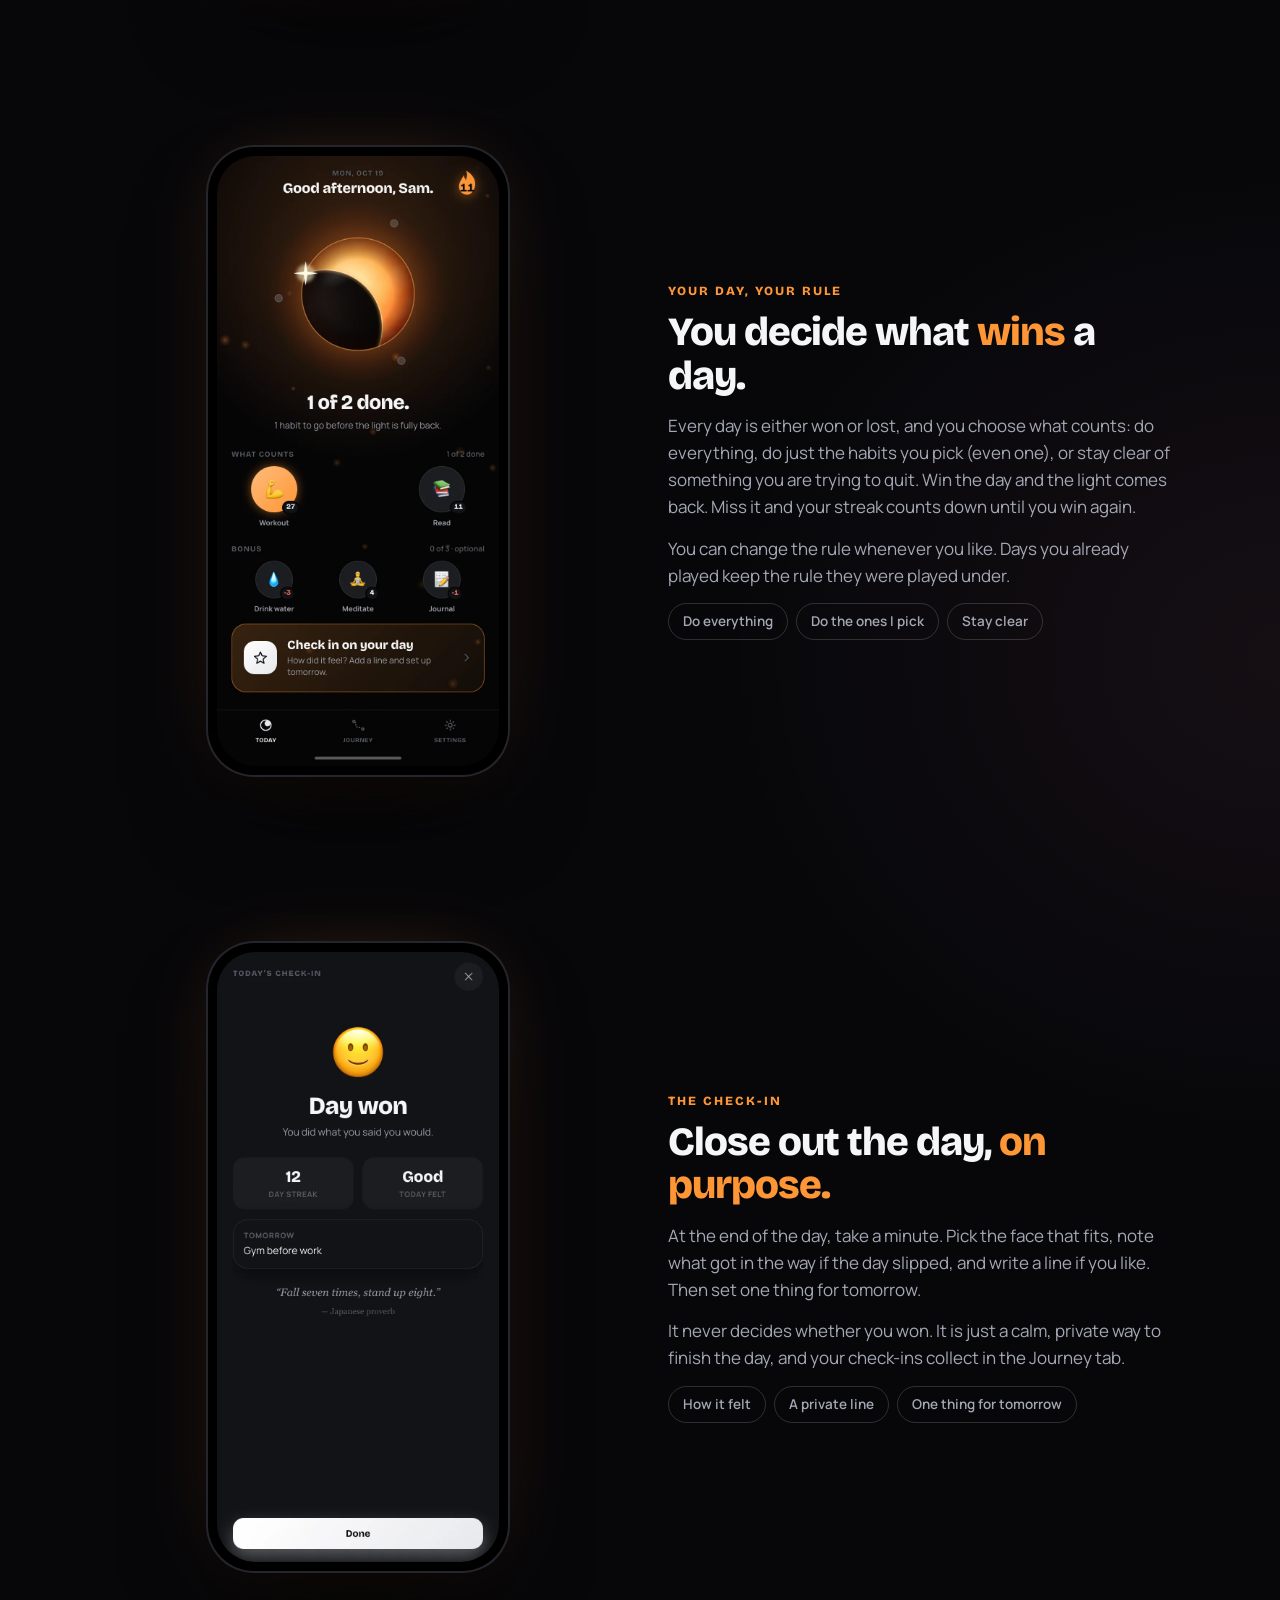
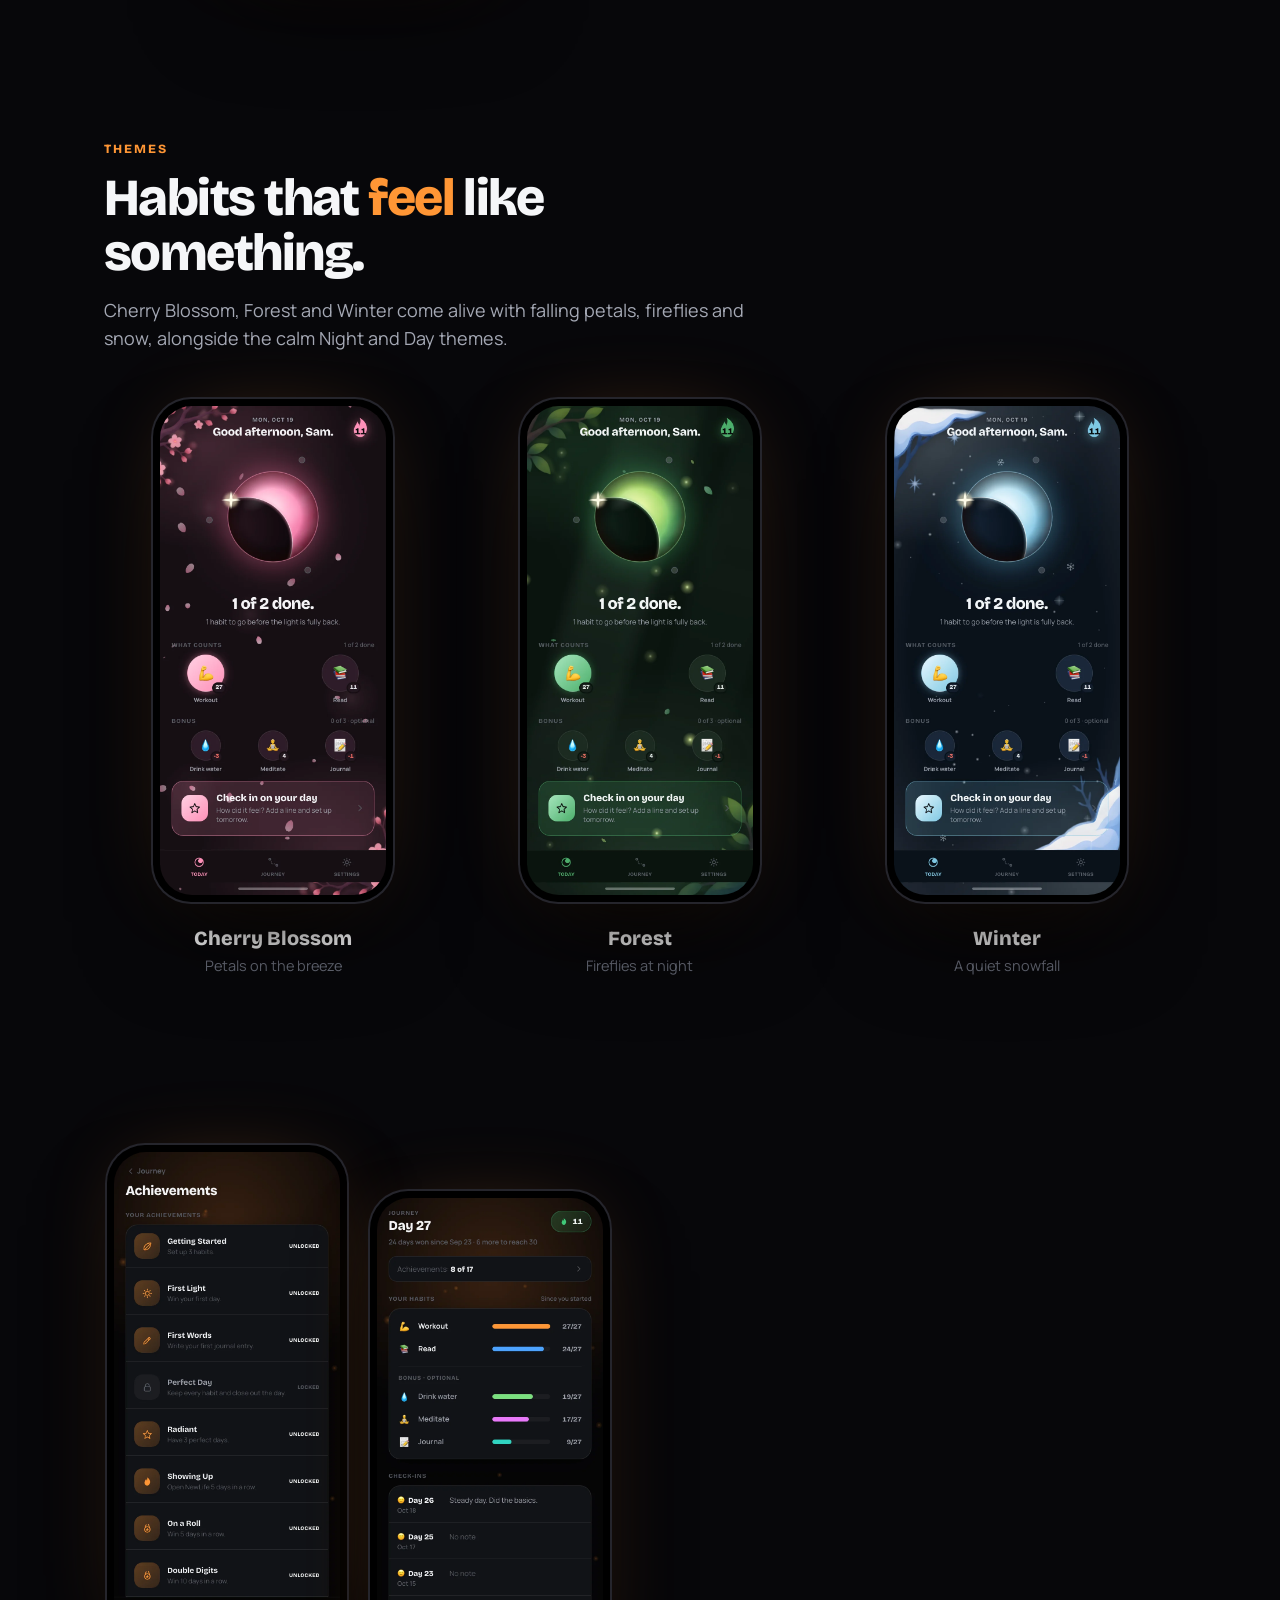
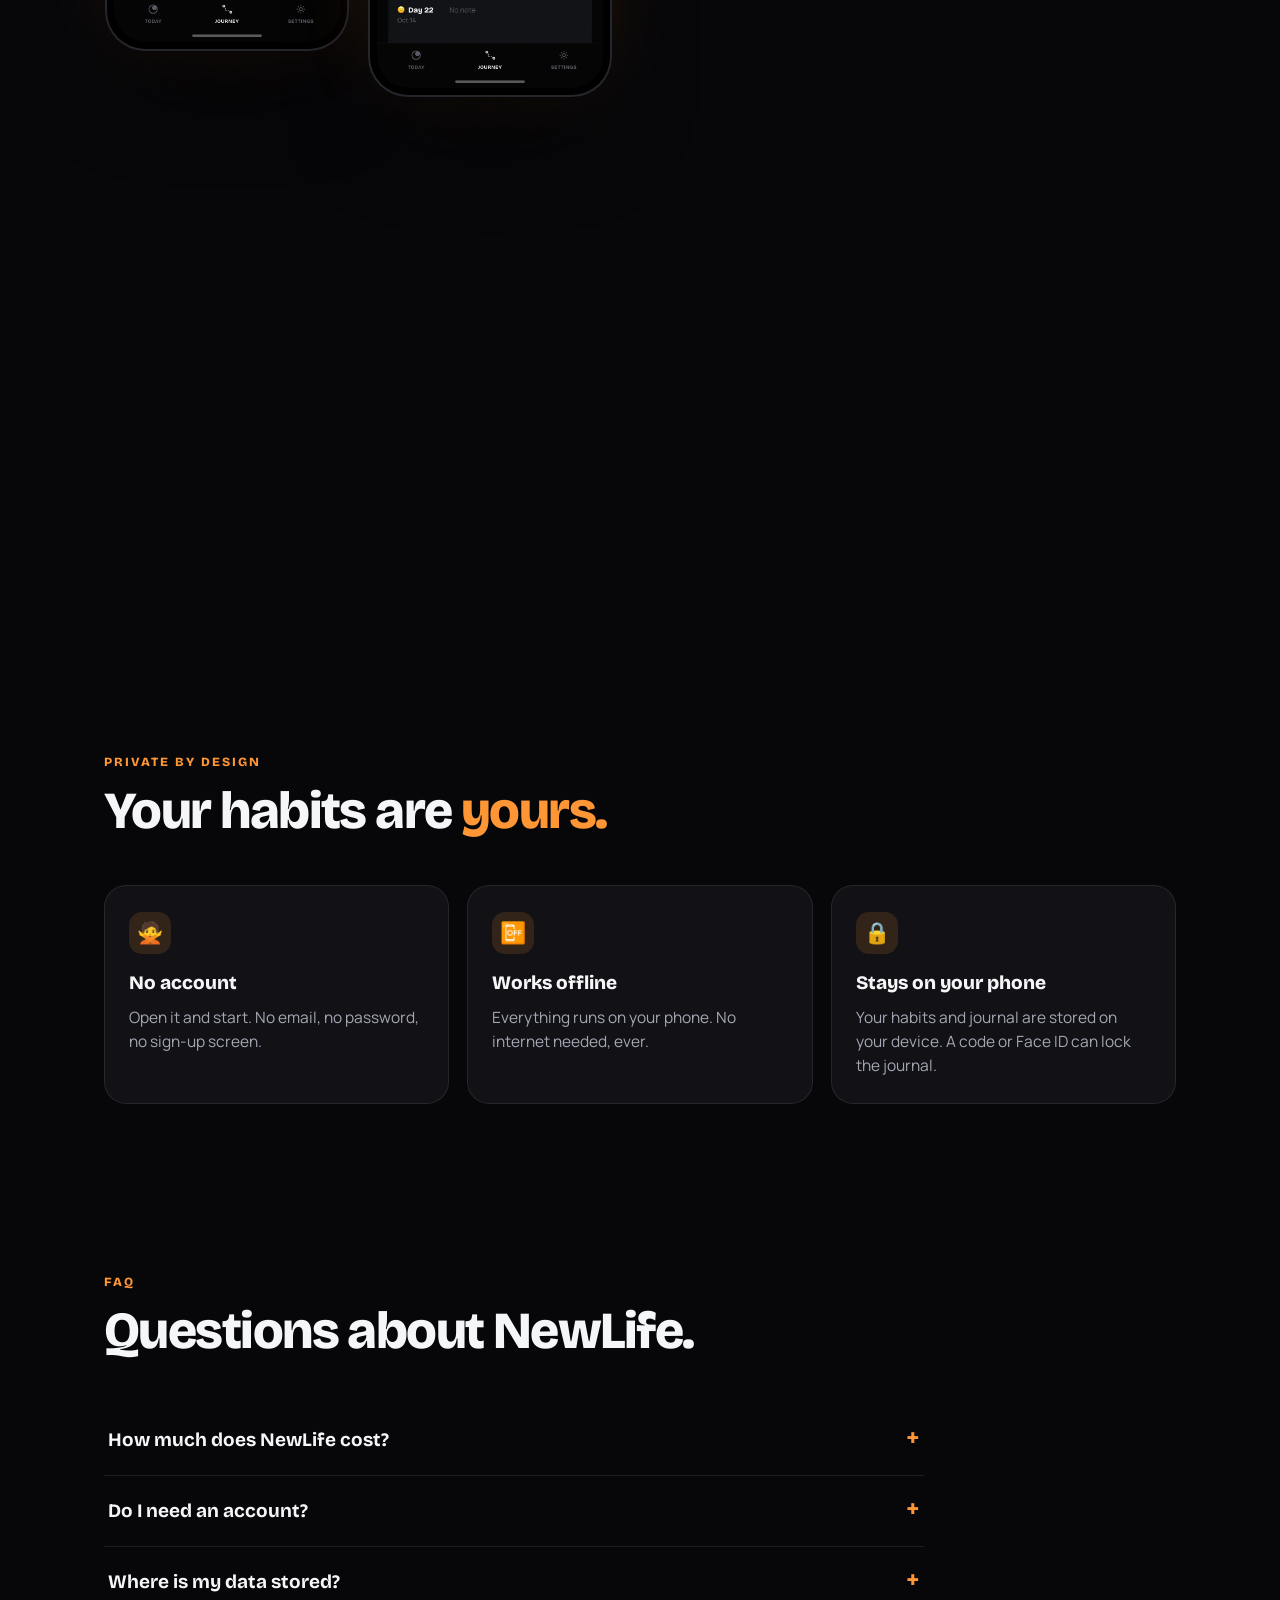
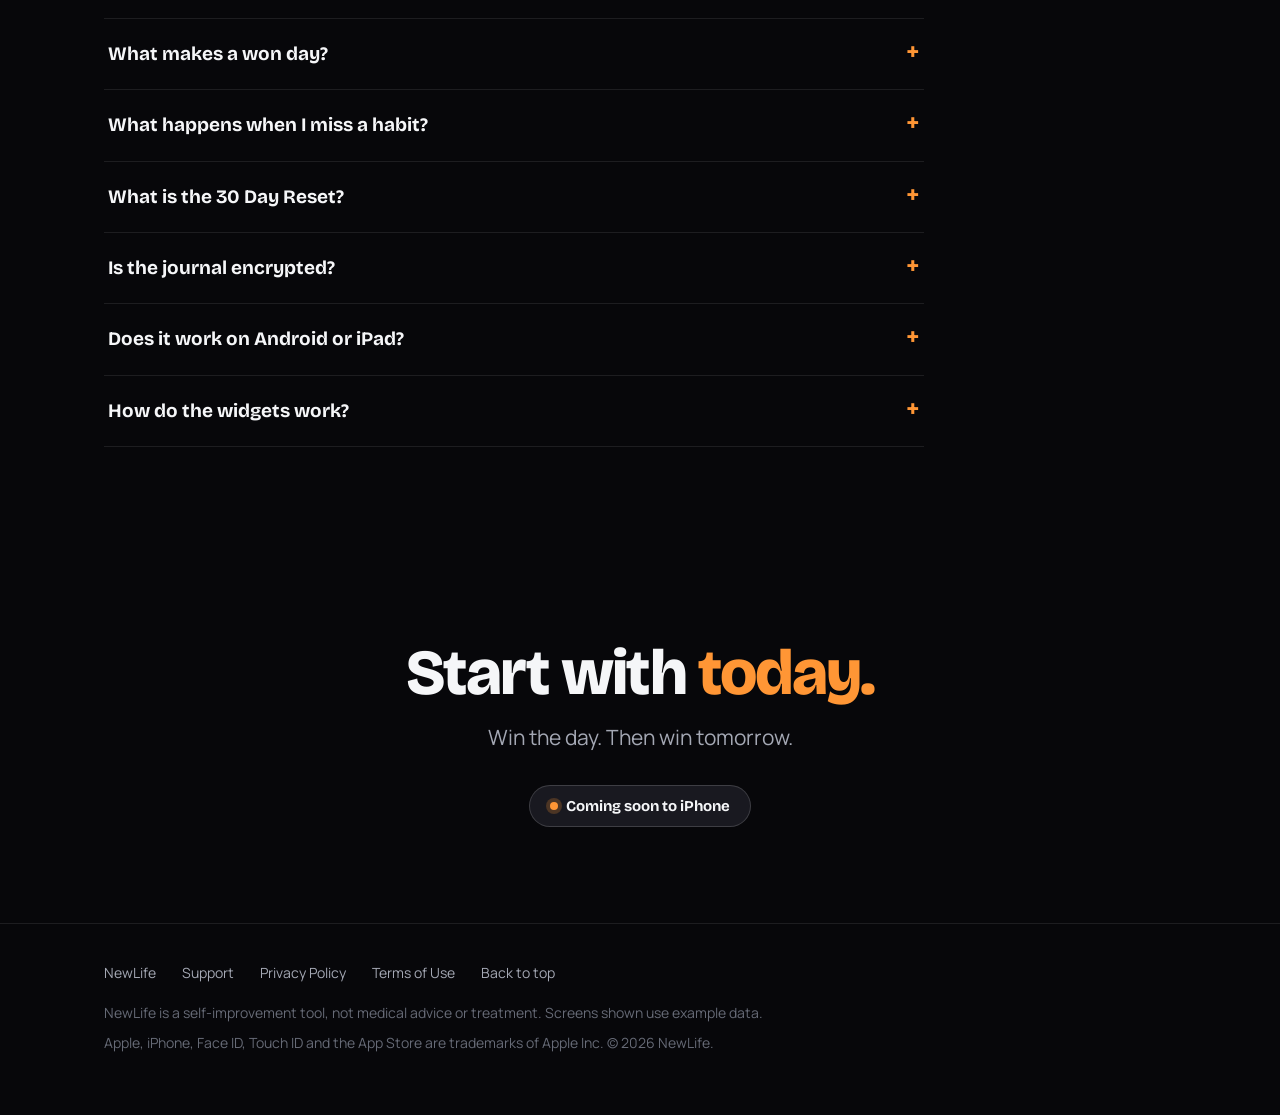
==== commit c9e13fdb: "Update the website for the redesign - New screenshots and hero video of the simpler app (three theme" ====
--- a/index.html
+++ b/index.html
@@ -58,13 +58,13 @@
 <!-- The honest streak -->
 <section id="truth">
   <div class="wrap split">
-    <div class="rv"><div class="phone"><img src="img/habits.webp" alt="NewLife habits list showing Water at minus 3 in red with the status 'On a 3-day miss'" loading="lazy"></div></div>
+    <div class="rv"><div class="phone"><img src="img/habits.webp" alt="NewLife habits list showing Drink water at minus 3 in red with the status 'On a 3-day miss'" loading="lazy"></div></div>
     <div class="copy rv">
       <div class="eyebrow">The honest streak</div>
       <h3>Your streak can go <em class="neg" style="color:var(--loss)">negative.</em></h3>
       <p>Most habit apps quietly reset a missed streak to zero, and you never see what slipped. NewLife counts it: <span class="neg">−1</span>, <span class="neg">−2</span>, <span class="neg">−3</span>, in red, right where you'll see it.</p>
       <p>Then you check in and start fresh. No guilt trips, no lectures, just a clear picture of where you stand today.</p>
-      <div class="chips"><span class="chip">Per-habit streaks</span><span class="chip">Progress to the next milestone</span><span class="chip">14-day history</span></div>
+      <div class="chips"><span class="chip">Per-habit streaks</span><span class="chip">An honest status for each habit</span><span class="chip">Check in to start fresh</span></div>
     </div>
   </div>
 </section>
@@ -72,13 +72,27 @@
 <!-- Win or lose the day -->
 <section id="day">
   <div class="wrap split flip">
-    <div class="rv"><div class="phone"><img src="img/home-dark.webp" alt="NewLife home screen with today's habits" loading="lazy"></div></div>
-    <div class="copy rv">
-      <div class="eyebrow">Your day, decided</div>
-      <h3>Win the day. <em>Then win tomorrow.</em></h3>
-      <p>Choose a few core habits, the ones that matter most. Keep every core habit and the day is won. Extra habits are a bonus: they add glow, but they never decide the day. A day streak turns one good day into a good week, and an off day never hides.</p>
-      <p>Close out the day with a quick check-in: your mood, what shaped the day, and a private journal line if you like. The calendar shows how your days really went.</p>
-      <div class="chips"><span class="chip">Core &amp; extra habits</span><span class="chip">Day streak</span><span class="chip">Calendar</span><span class="chip">Private journal</span></div>
+    <div class="rv"><div class="phone"><img src="img/home-dark.webp" alt="NewLife Today screen with the sun, the habits that count and a check-in card" loading="lazy"></div></div>
+    <div class="copy rv">
+      <div class="eyebrow">Your day, your rule</div>
+      <h3>You decide what <em>wins</em> a day.</h3>
+      <p>Every day is either won or lost, and you choose what counts: do everything, do just the habits you pick (even one), or stay clear of something you are trying to quit. Win the day and the light comes back. Miss it and your streak counts down until you win again.</p>
+      <p>You can change the rule whenever you like. Days you already played keep the rule they were played under.</p>
+      <div class="chips"><span class="chip">Do everything</span><span class="chip">Do the ones I pick</span><span class="chip">Stay clear</span></div>
+    </div>
+  </div>
+</section>
+
+<!-- The check-in -->
+<section id="checkin">
+  <div class="wrap split">
+    <div class="rv"><div class="phone"><img src="img/checkin.webp" alt="NewLife check-in summary: Day won, with the streak, how the day felt and one thing for tomorrow" loading="lazy"></div></div>
+    <div class="copy rv">
+      <div class="eyebrow">The check-in</div>
+      <h3>Close out the day, <em>on purpose.</em></h3>
+      <p>At the end of the day, take a minute. Pick the face that fits, note what got in the way if the day slipped, and write a line if you like. Then set one thing for tomorrow.</p>
+      <p>It never decides whether you won. It is just a calm, private way to finish the day, and your check-ins collect in the Journey tab.</p>
+      <div class="chips"><span class="chip">How it felt</span><span class="chip">A private line</span><span class="chip">One thing for tomorrow</span></div>
     </div>
   </div>
 </section>
@@ -99,19 +113,19 @@
   </div>
 </section>
 
-<!-- Badges + stats -->
+<!-- Achievements + Journey -->
 <section>
   <div class="wrap split">
     <div class="rv" style="display:flex;gap:18px;justify-content:center;align-items:flex-start;">
-      <div class="phone sm"><img src="img/badges.webp" alt="NewLife achievement badges list" loading="lazy"></div>
-      <div class="phone sm" style="margin-top:46px"><img src="img/stats.webp" alt="NewLife stats chart of day ratings" loading="lazy"></div>
+      <div class="phone sm"><img src="img/achievements.webp" alt="NewLife achievements list" loading="lazy"></div>
+      <div class="phone sm" style="margin-top:46px"><img src="img/journey.webp" alt="NewLife Journey tab with habits kept and recent check-ins" loading="lazy"></div>
     </div>
     <div class="copy rv">
       <div class="eyebrow">Wins worth celebrating</div>
       <h3>Every unlock gets a moment.</h3>
-      <p>Seventeen badges, from setting up your first three habits to a hundred-day win streak. Each one pops with a little celebration when you earn it.</p>
-      <p>The Journey tab keeps it short: your streak, your core habits and the calendar, with deeper stats a tap away so you can see what is working.</p>
-      <div class="chips"><span class="chip">17 badges</span><span class="chip">Unlock animations</span><span class="chip">Calendar &amp; stats</span></div>
+      <p>Seventeen achievements, from setting up your first three habits to a hundred-day win streak. Each one pops with a little celebration when you earn it.</p>
+      <p>The Journey tab keeps it short: your streak, how often you keep each habit, your recent check-ins and the calendar, with deeper stats a tap away.</p>
+      <div class="chips"><span class="chip">17 achievements</span><span class="chip">Unlock animations</span><span class="chip">Calendar &amp; stats</span></div>
     </div>
   </div>
 </section>
@@ -156,7 +170,7 @@
       <details><summary>How much does NewLife cost?</summary><p>NewLife is a subscription app. Pricing, and any free trial, are shown in the app before you subscribe. You can manage or cancel your subscription any time in your Apple ID settings.</p></details>
       <details><summary>Do I need an account?</summary><p>No. There is no sign-up. NewLife works as soon as you open it.</p></details>
       <details><summary>Where is my data stored?</summary><p>On your iPhone. NewLife does not send your habits or journal anywhere. Because of that, deleting the app deletes your data, and syncing between devices is not available yet.</p></details>
-      <details><summary>What are core habits?</summary><p>Core habits are the few habits that matter most to you. Keep every core habit and the day is won. Extra habits are a bonus: they add glow and can make a day perfect, but they never decide whether you won.</p></details>
+      <details><summary>What makes a won day?</summary><p>You choose. Do everything: every habit has to be done. Do the ones I pick: only the habits you mark count, and the rest are a bonus. Or stay clear: your check-in on a 30 Day Reset to break a habit decides the day. You can change it any time in Settings.</p></details>
       <details><summary>What happens when I miss a habit?</summary><p>Your streak for that habit goes negative and counts down for each missed day (−1, −2, −3…). Check in and it starts fresh at 1. Nothing is hidden and nothing is judged.</p></details>
       <details><summary>What is the 30 Day Reset?</summary><p>An optional program to build a habit or break one: a short lesson and a small move each day, a daily check-in, and an urge timer when it gets hard. It is a self-improvement tool, not medical advice or treatment. If you are struggling, please reach out to a professional or a helpline.</p></details>
       <details><summary>Is the journal encrypted?</summary><p>The journal is protected by a lock code and optional Face ID or Touch ID, and it only exists on your phone. It works like a privacy screen for anyone who picks up your phone.</p></details>
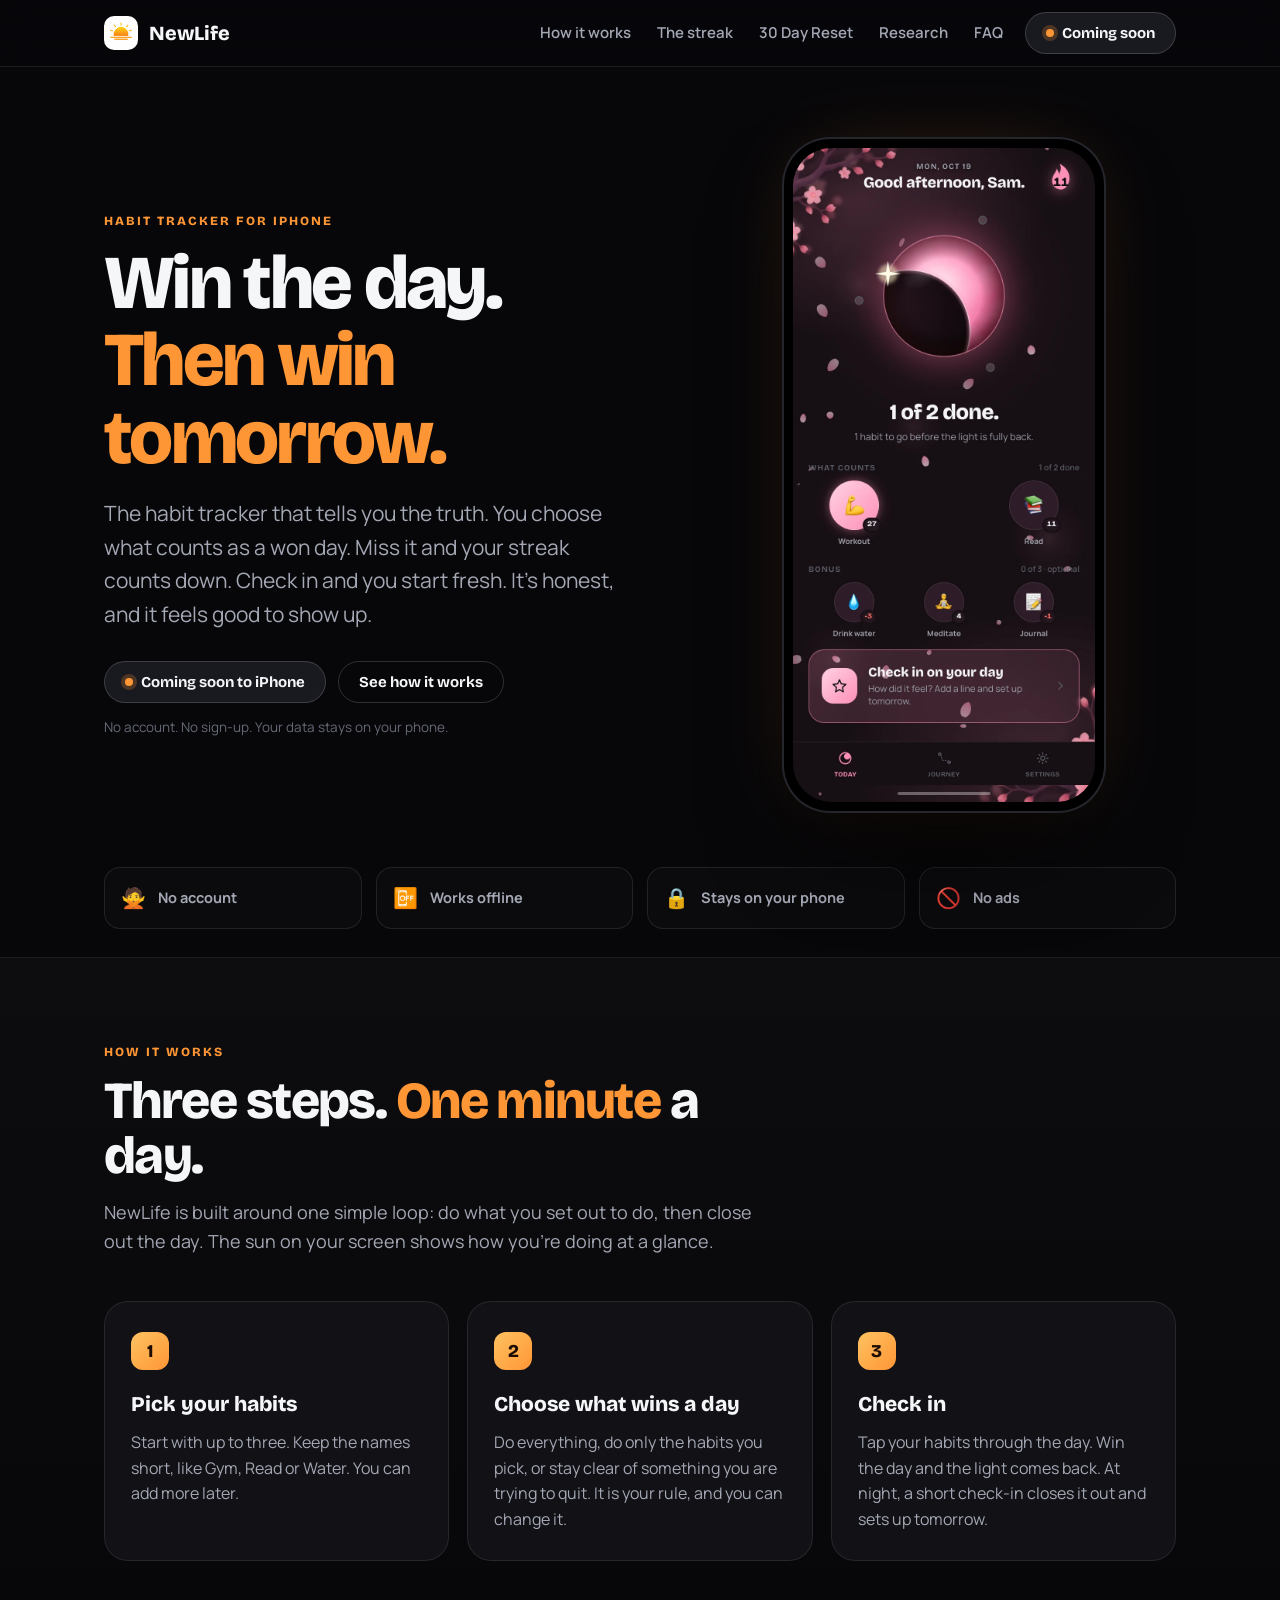
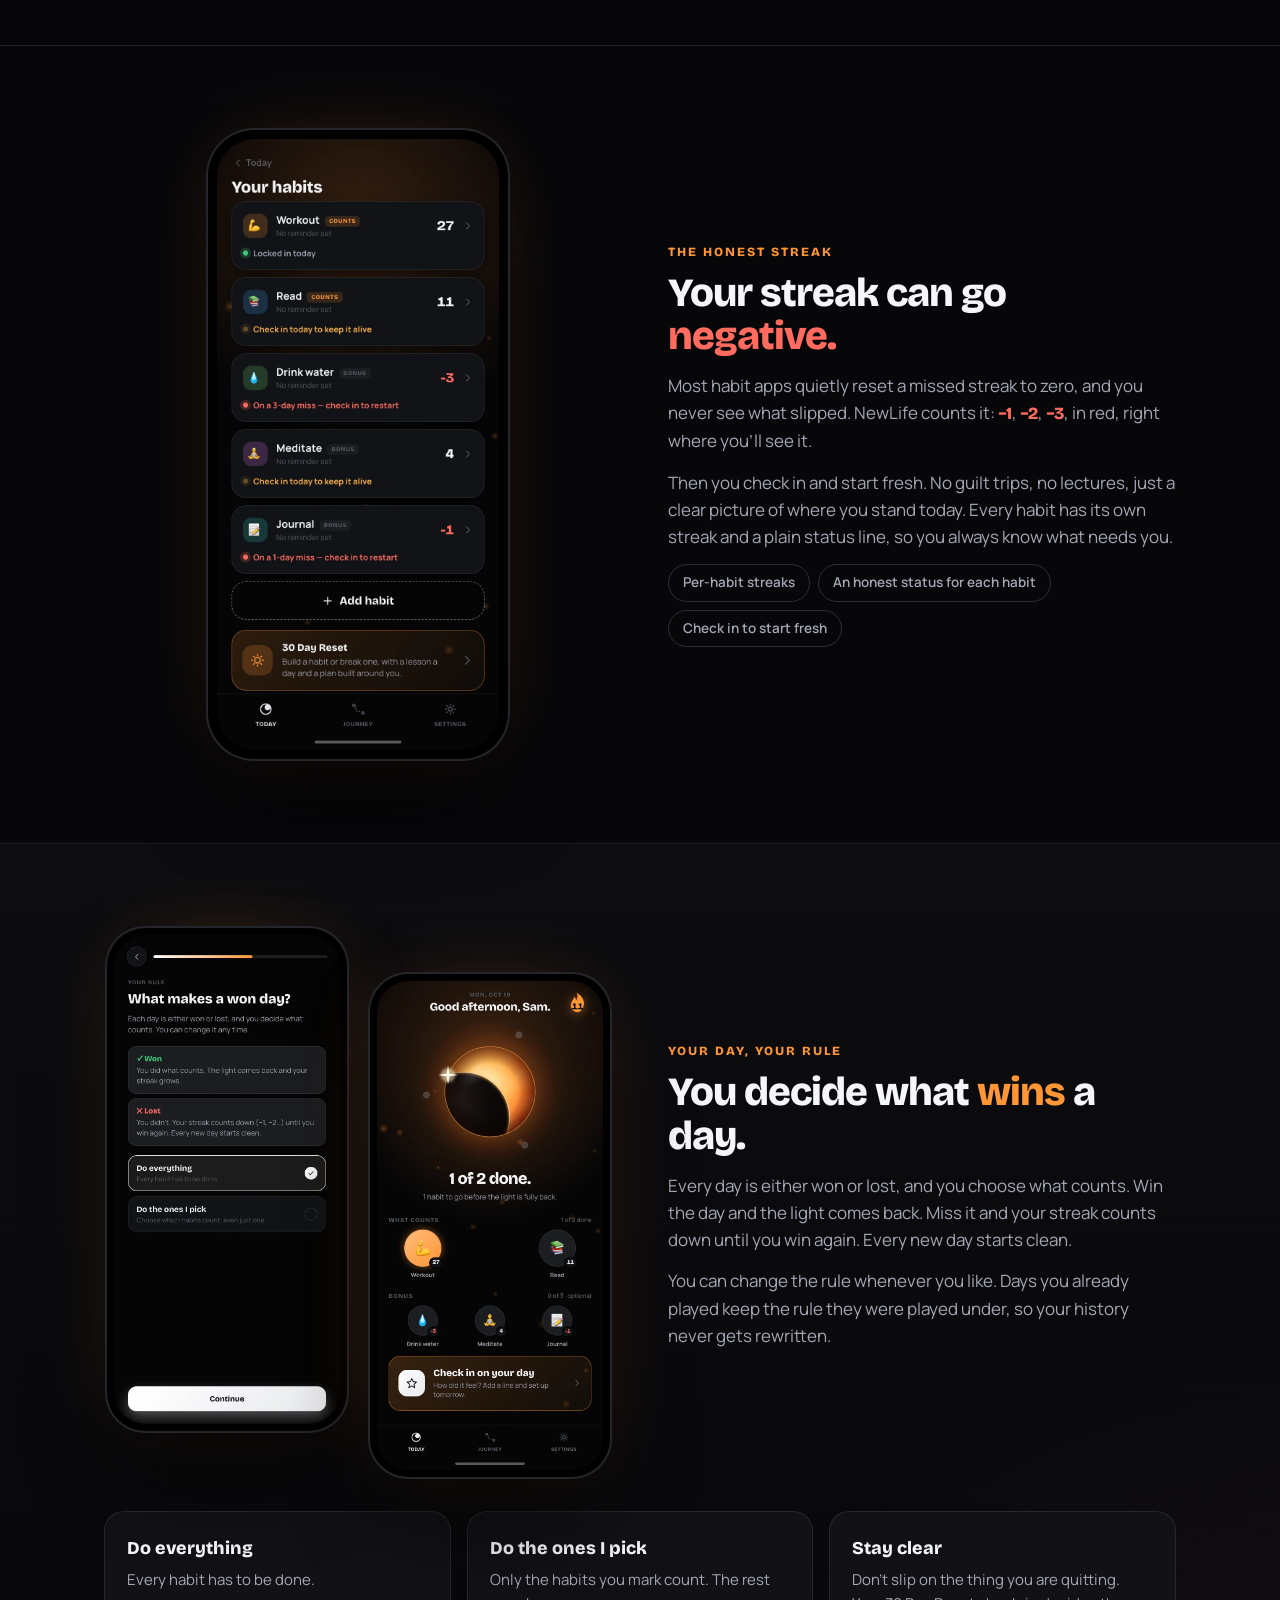
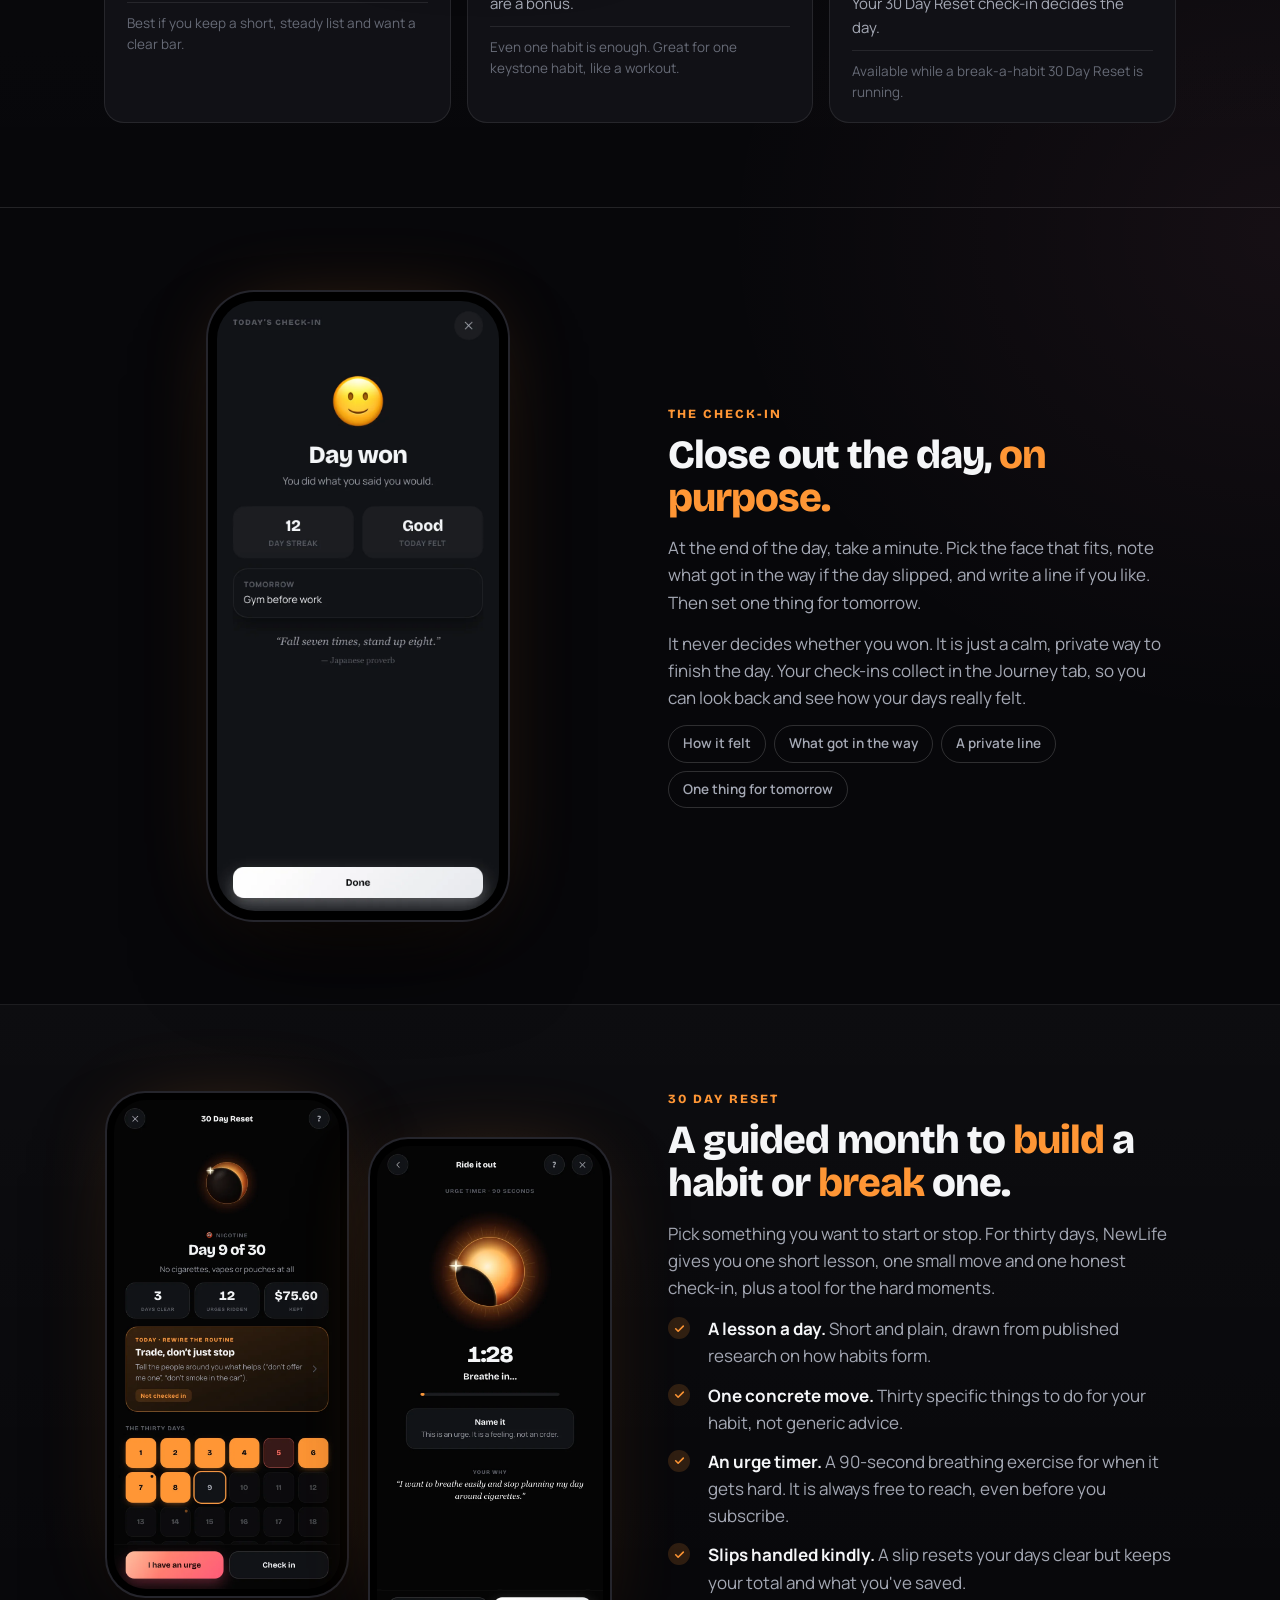
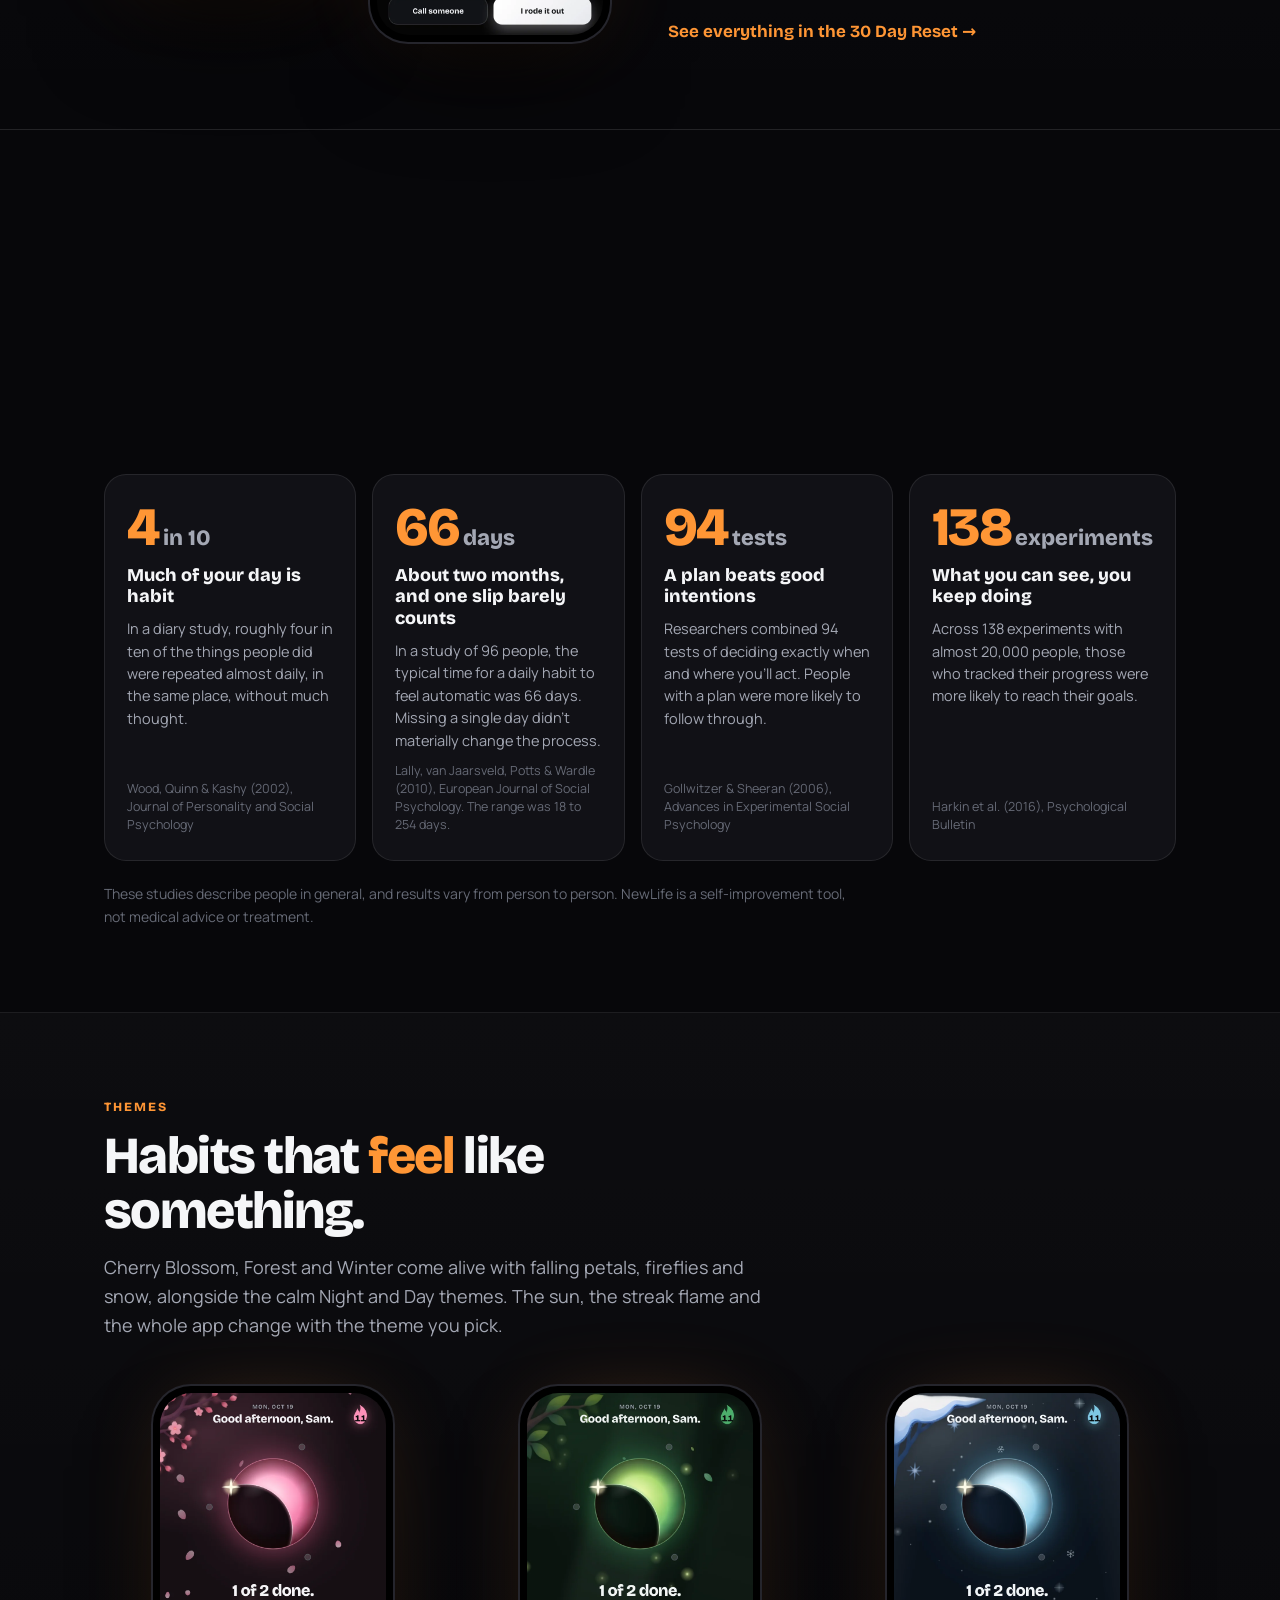
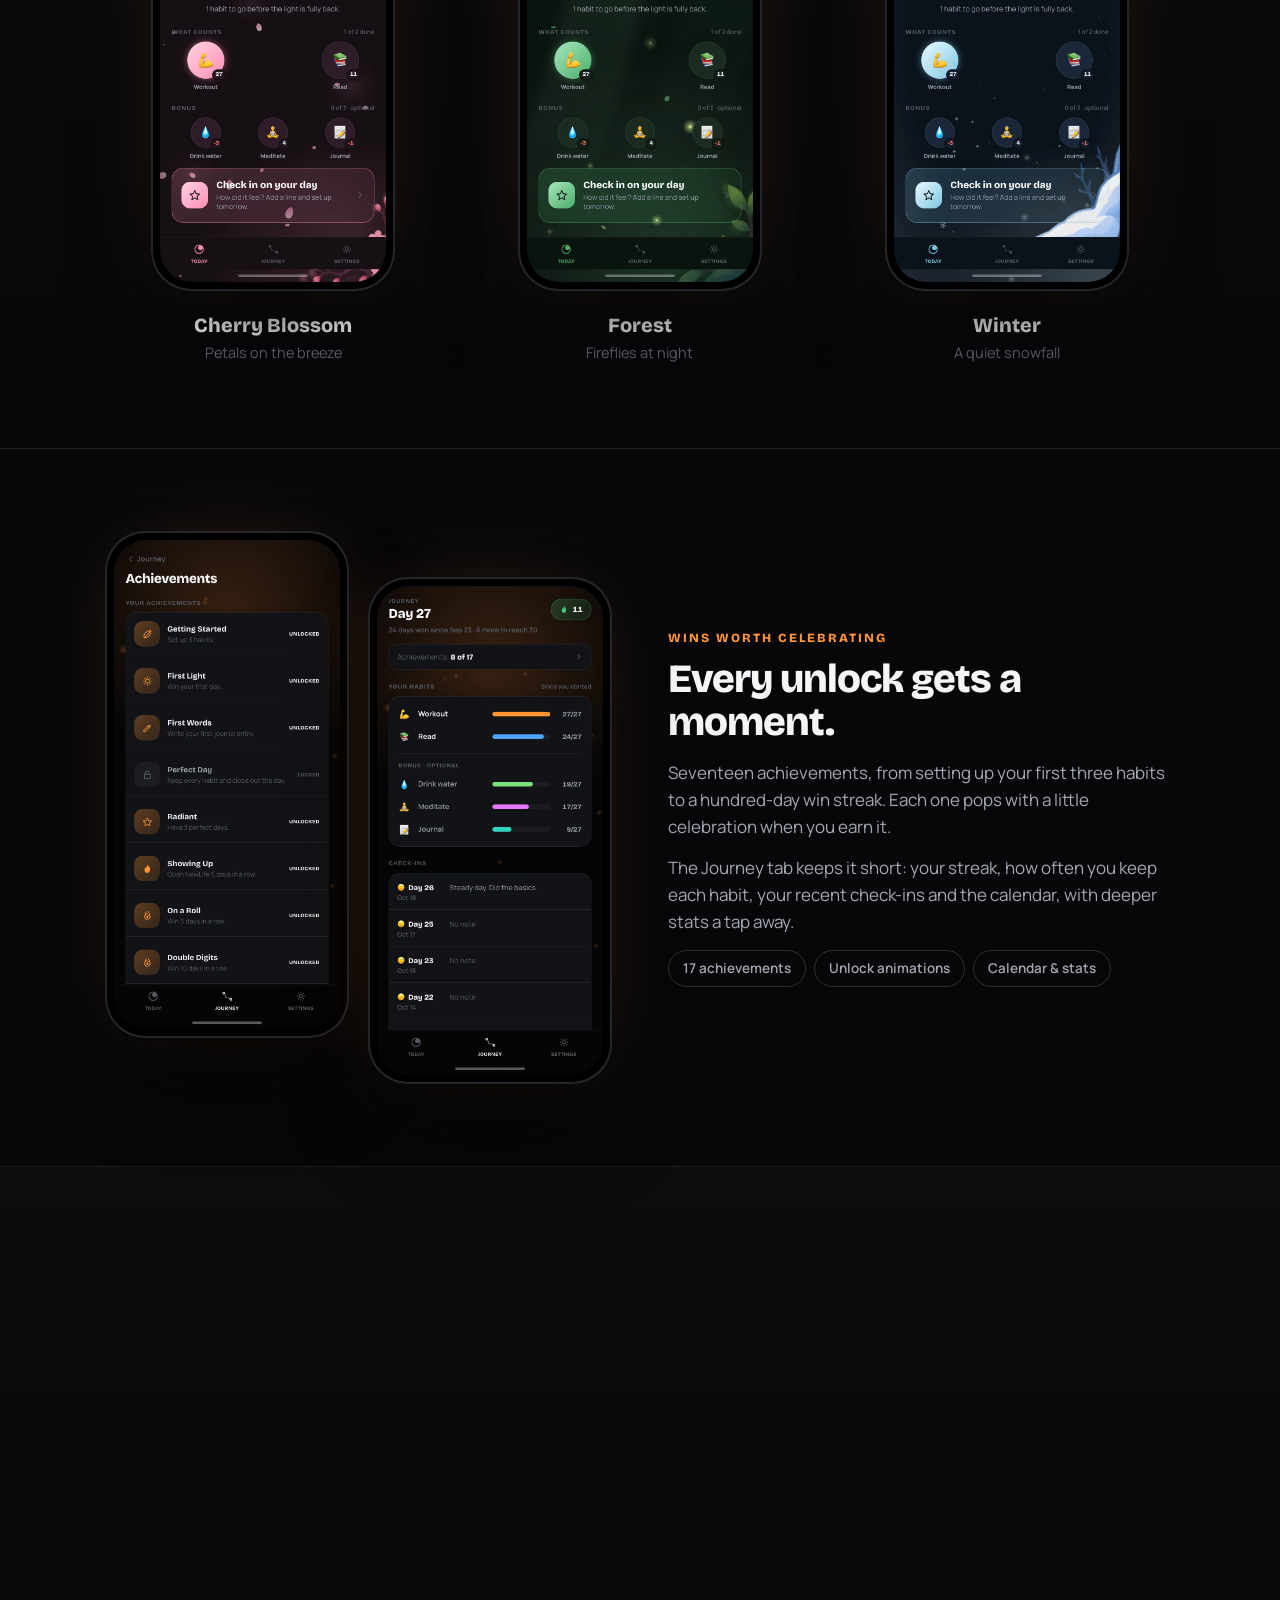
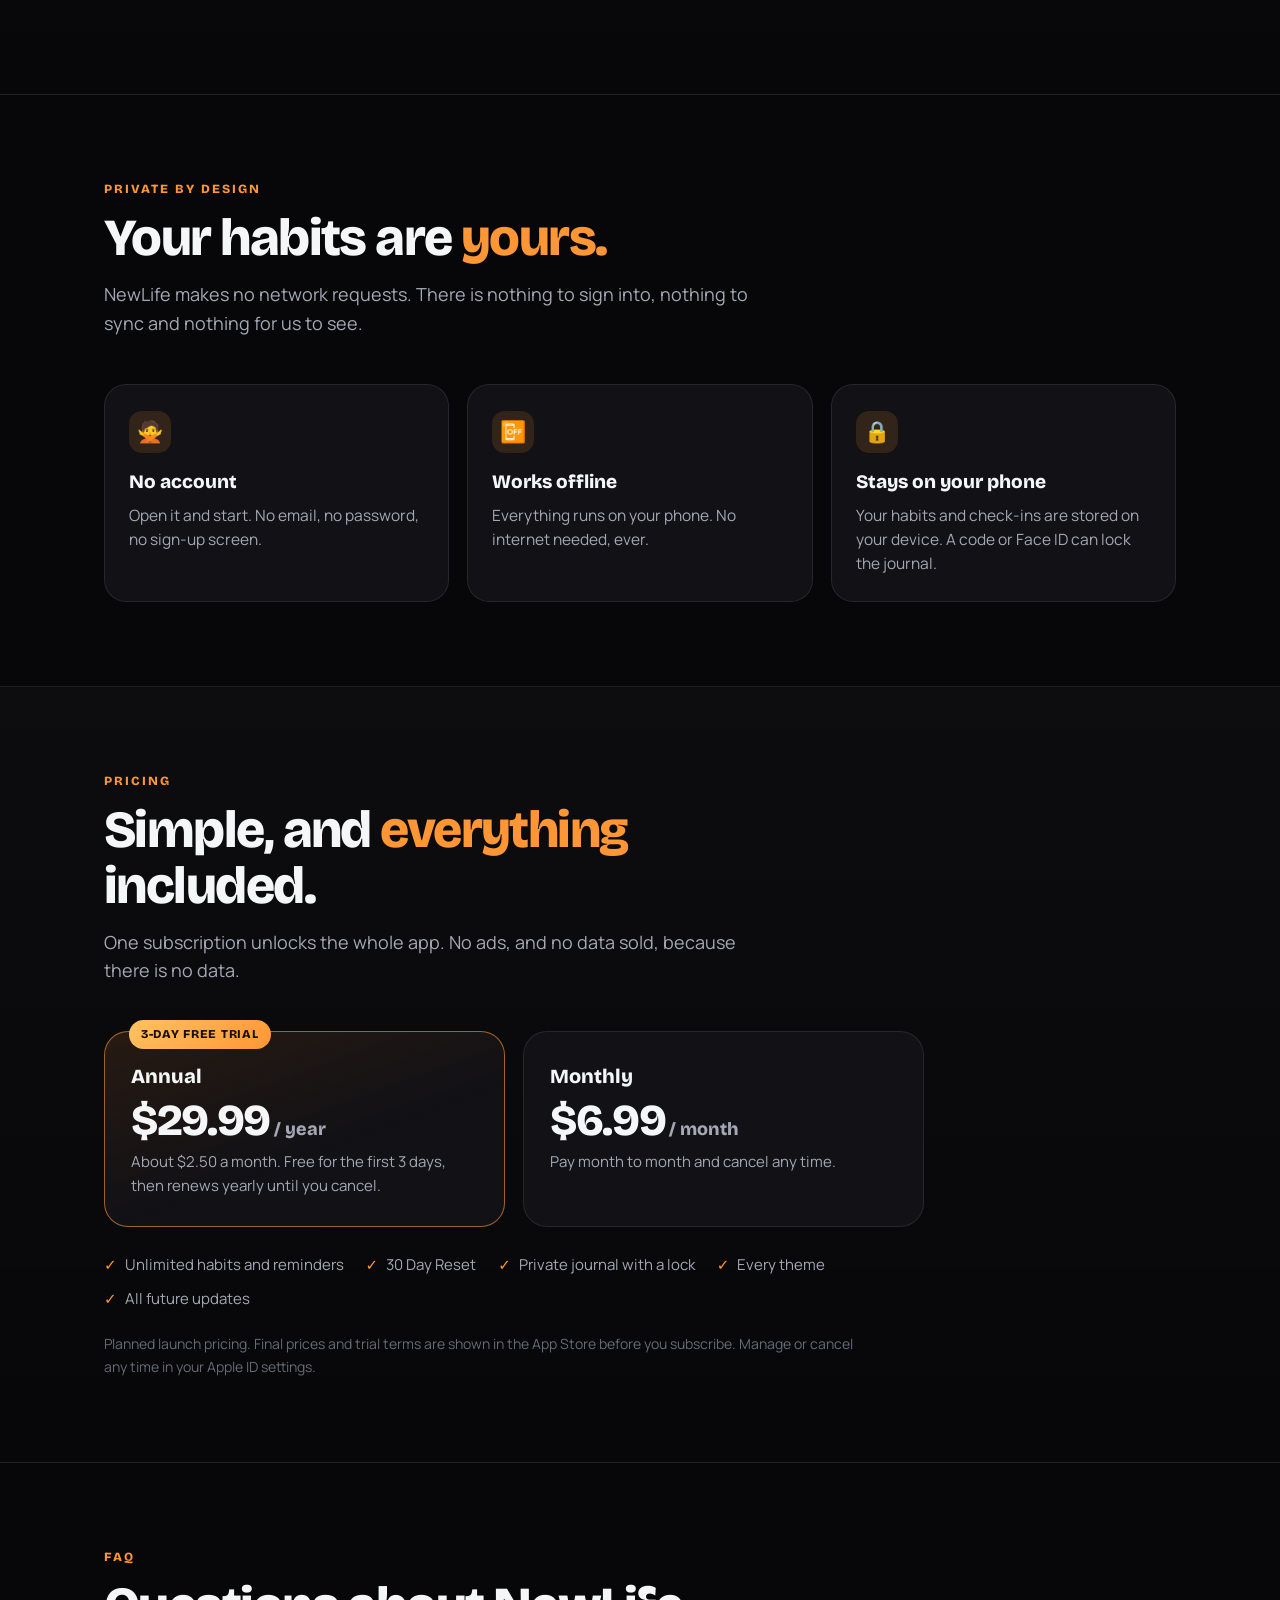
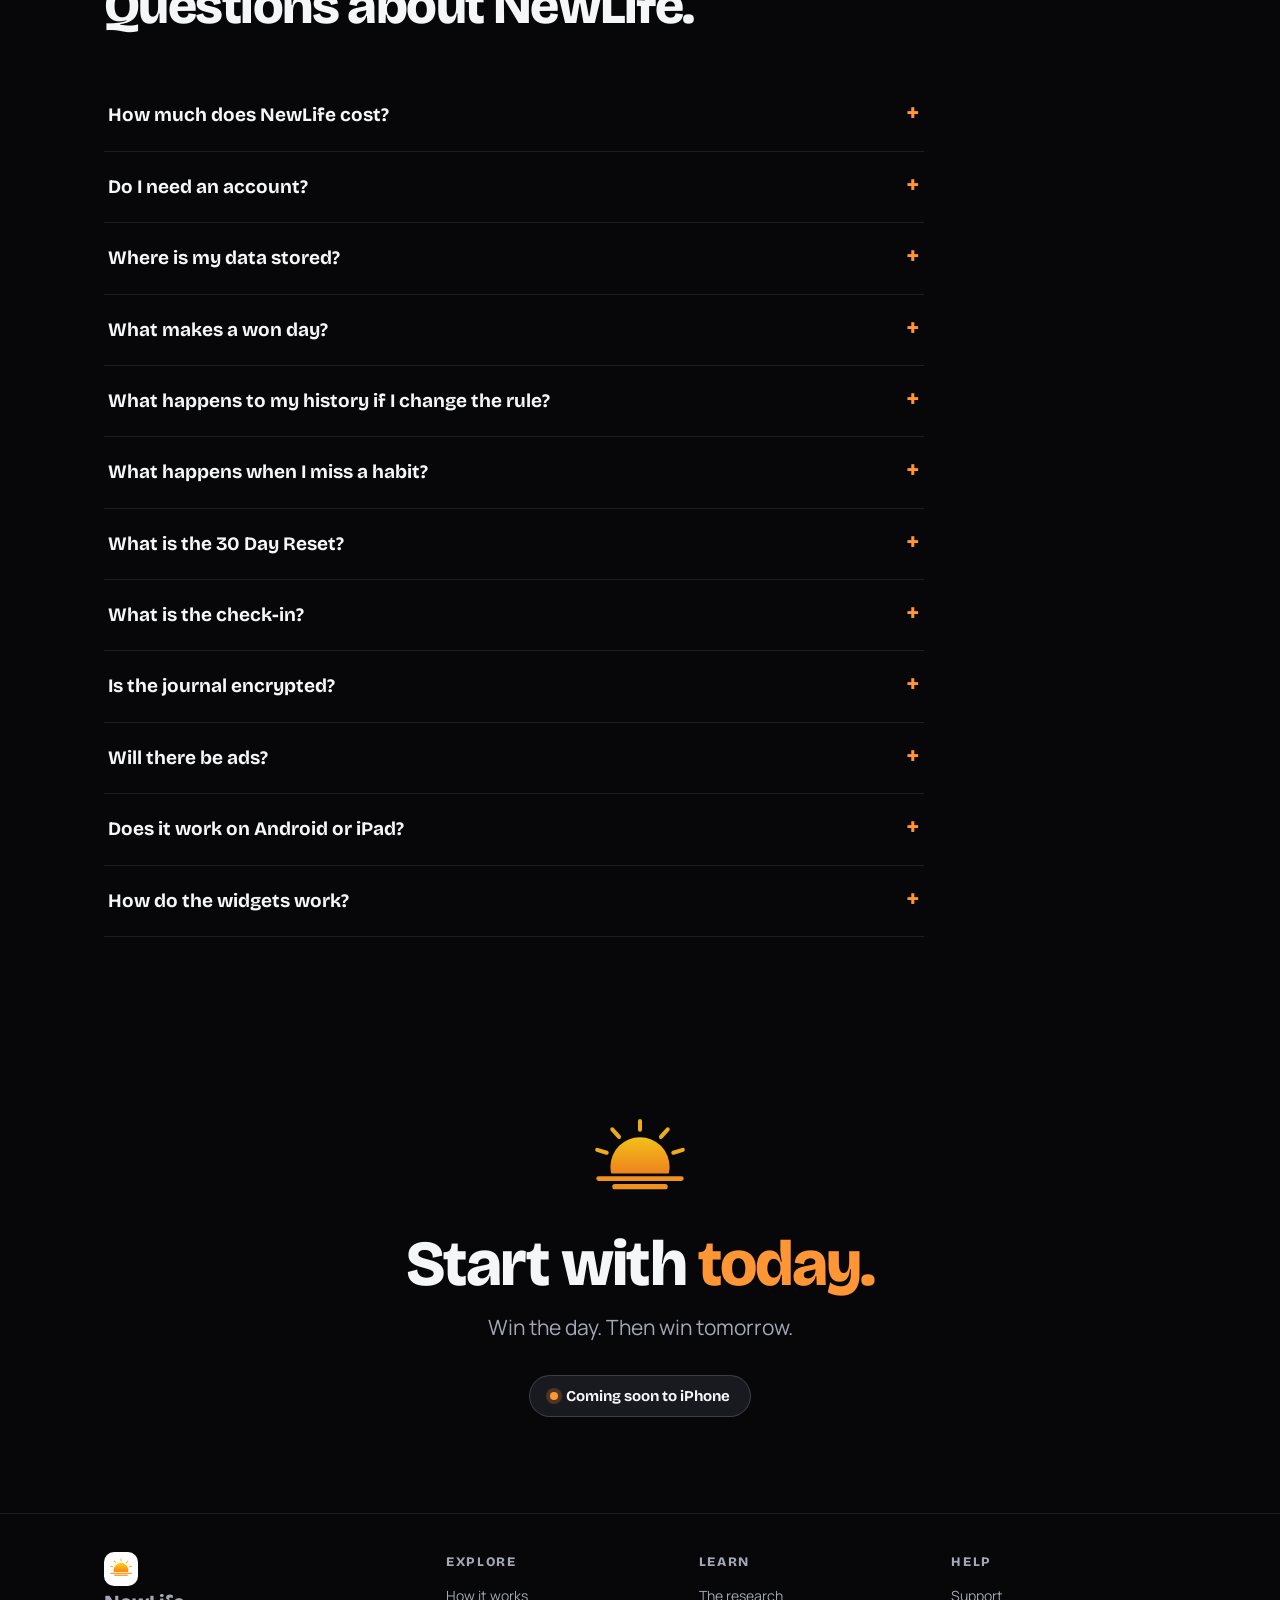
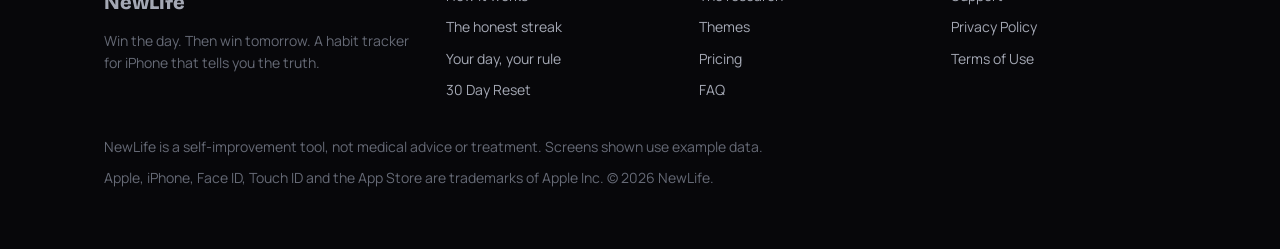
==== commit e848b1e4: "Richer website: how it works, rule cards, research, pricing, 30 Day Reset page Co-Authored-By: Claud" ====
--- a/index.html
+++ b/index.html
@@ -4,56 +4,74 @@
 <meta charset="utf-8">
 <meta name="viewport" content="width=device-width, initial-scale=1">
 <title>NewLife – Win the Day | Habit Tracker for iPhone</title>
-<meta name="description" content="NewLife is a habit tracker that tells you the truth. Miss a habit and your streak counts down, check in and start fresh. Beautiful themes, widgets, no account needed.">
+<meta name="description" content="NewLife is a habit tracker that tells you the truth. You choose what wins a day, a missed day counts down, and a check-in starts you fresh. Themes, widgets, a 30 Day Reset, and no account needed.">
 <meta name="theme-color" content="#07070a">
 <link rel="icon" type="image/png" href="img/icon-64.png">
 <link rel="apple-touch-icon" href="img/icon-180.png">
 <meta property="og:title" content="NewLife – Win the Day">
-<meta property="og:description" content="The habit tracker that tells you the truth. Streaks that can go negative, living themes, widgets, and no account.">
+<meta property="og:description" content="The habit tracker that tells you the truth. You choose what wins a day. Streaks that can go negative, a nightly check-in, a 30 Day Reset, widgets, and no account.">
 <meta property="og:type" content="website">
-<link rel="canonical" href="https://thknenn8-art.github.io/newlife-site/">
-<meta property="og:url" content="https://thknenn8-art.github.io/newlife-site/">
-<meta property="og:image" content="https://thknenn8-art.github.io/newlife-site/img/og.png">
+<link rel="canonical" href="https://newlifeapp.github.io/newlife-site/">
+<meta property="og:url" content="https://newlifeapp.github.io/newlife-site/">
+<meta property="og:image" content="https://newlifeapp.github.io/newlife-site/img/og.png">
 <meta name="twitter:card" content="summary_large_image">
-<meta name="twitter:image" content="https://thknenn8-art.github.io/newlife-site/img/og.png">
+<meta name="twitter:image" content="https://newlifeapp.github.io/newlife-site/img/og.png">
 <link rel="stylesheet" href="site.css">
 <link rel="preload" href="fonts/bricolage-grotesque-latin-standard-normal.woff2" as="font" type="font/woff2" crossorigin>
 </head>
 <body>
-
 <header class="top">
   <div class="wrap nav">
-    <a class="brand" href="#top"><img src="img/icon-64.png" alt="" width="34" height="34">NewLife</a>
+    <a class="brand" href="index.html"><img src="img/icon-64.png" alt="" width="34" height="34">NewLife</a>
     <nav class="links" aria-label="Sections">
-      <a href="#truth">The streak</a>
-      <a href="#themes">Themes</a>
-      <a href="#day">Your day</a>
-      <a href="#faq">FAQ</a>
+      <a href="index.html#how">How it works</a>
+      <a href="index.html#truth">The streak</a>
+      <a href="reset.html">30 Day Reset</a>
+      <a href="index.html#research">Research</a>
+      <a href="index.html#faq">FAQ</a>
     </nav>
     <span class="pill soon" aria-label="Coming soon to iPhone"><i></i>Coming soon</span>
   </div>
 </header>
-
 <main id="top">
 <div class="wrap">
   <div class="hero">
     <div>
       <div class="eyebrow">Habit tracker for iPhone</div>
       <h1>Win the day.<br><em>Then win tomorrow.</em></h1>
-      <p class="lead">The habit tracker that tells you the truth. Miss a habit and your streak counts down. Check in and you start fresh. It's honest, and it feels good to show up.</p>
+      <p class="lead">The habit tracker that tells you the truth. You choose what counts as a won day. Miss it and your streak counts down. Check in and you start fresh. It's honest, and it feels good to show up.</p>
       <div class="cta">
         <span class="pill soon"><i></i>Coming soon to iPhone</span>
-        <a class="pill ghost" href="#truth">See how it works</a>
+        <a class="pill ghost" href="#how">See how it works</a>
       </div>
       <p class="note">No account. No sign-up. Your data stays on your phone.</p>
     </div>
     <div class="rv">
       <div class="phone">
-        <video id="heroVideo" src="hero.mp4" poster="img/home-blossom.webp" autoplay muted loop playsinline preload="auto" aria-label="NewLife home screen switching between the Cherry Blossom, Forest and Winter themes"></video>
-      </div>
-    </div>
+        <video id="heroVideo" src="hero.mp4" poster="img/home-blossom.webp" autoplay muted loop playsinline preload="auto" aria-label="NewLife Today screen switching between the Cherry Blossom, Forest and Winter themes"></video>
+      </div>
+    </div>
+  </div>
+  <div class="trustbar rv">
+    <div><i>🙅</i>No account</div><div><i>📴</i>Works offline</div><div><i>🔒</i>Stays on your phone</div><div><i>🚫</i>No ads</div>
   </div>
 </div>
+
+<!-- How it works -->
+<section id="how" class="band">
+  <div class="wrap">
+    <div class="sec-head rv">
+      <div class="eyebrow">How it works</div>
+      <h2>Three steps. <em>One minute</em> a day.</h2>
+      <p>NewLife is built around one simple loop: do what you set out to do, then close out the day. The sun on your screen shows how you're doing at a glance.</p>
+    </div>
+    <div class="steps">
+      <div class="step rv"><h4>Pick your habits</h4><p>Start with up to three. Keep the names short, like Gym, Read or Water. You can add more later.</p></div>
+      <div class="step rv"><h4>Choose what wins a day</h4><p>Do everything, do only the habits you pick, or stay clear of something you are trying to quit. It is your rule, and you can change it.</p></div>
+      <div class="step rv"><h4>Check in</h4><p>Tap your habits through the day. Win the day and the light comes back. At night, a short check-in closes it out and sets up tomorrow.</p></div>
+    </div>
+  </div>
+</section>
 
 <!-- The honest streak -->
 <section id="truth">
@@ -63,22 +81,28 @@
       <div class="eyebrow">The honest streak</div>
       <h3>Your streak can go <em class="neg" style="color:var(--loss)">negative.</em></h3>
       <p>Most habit apps quietly reset a missed streak to zero, and you never see what slipped. NewLife counts it: <span class="neg">−1</span>, <span class="neg">−2</span>, <span class="neg">−3</span>, in red, right where you'll see it.</p>
-      <p>Then you check in and start fresh. No guilt trips, no lectures, just a clear picture of where you stand today.</p>
+      <p>Then you check in and start fresh. No guilt trips, no lectures, just a clear picture of where you stand today. Every habit has its own streak and a plain status line, so you always know what needs you.</p>
       <div class="chips"><span class="chip">Per-habit streaks</span><span class="chip">An honest status for each habit</span><span class="chip">Check in to start fresh</span></div>
     </div>
   </div>
 </section>
 
-<!-- Win or lose the day -->
-<section id="day">
-  <div class="wrap split flip">
-    <div class="rv"><div class="phone"><img src="img/home-dark.webp" alt="NewLife Today screen with the sun, the habits that count and a check-in card" loading="lazy"></div></div>
-    <div class="copy rv">
-      <div class="eyebrow">Your day, your rule</div>
-      <h3>You decide what <em>wins</em> a day.</h3>
-      <p>Every day is either won or lost, and you choose what counts: do everything, do just the habits you pick (even one), or stay clear of something you are trying to quit. Win the day and the light comes back. Miss it and your streak counts down until you win again.</p>
-      <p>You can change the rule whenever you like. Days you already played keep the rule they were played under.</p>
-      <div class="chips"><span class="chip">Do everything</span><span class="chip">Do the ones I pick</span><span class="chip">Stay clear</span></div>
+<!-- Your day, your rule -->
+<section id="day" class="band">
+  <div class="wrap">
+    <div class="split flip">
+      <div class="rv"><div class="duo"><div class="phone sm"><img src="img/onb-rule.webp" alt="NewLife asking what makes a won day, with options to do everything or only the habits you pick" loading="lazy"></div><div class="phone sm"><img src="img/home-dark.webp" alt="NewLife Today screen with the sun, the habits that count and a check-in card" loading="lazy"></div></div></div>
+      <div class="copy rv">
+        <div class="eyebrow">Your day, your rule</div>
+        <h3>You decide what <em>wins</em> a day.</h3>
+        <p>Every day is either won or lost, and you choose what counts. Win the day and the light comes back. Miss it and your streak counts down until you win again. Every new day starts clean.</p>
+        <p>You can change the rule whenever you like. Days you already played keep the rule they were played under, so your history never gets rewritten.</p>
+      </div>
+    </div>
+    <div class="rules">
+      <div class="rule rv"><b>Do everything</b><p>Every habit has to be done.</p><small>Best if you keep a short, steady list and want a clear bar.</small></div>
+      <div class="rule rv"><b>Do the ones I pick</b><p>Only the habits you mark count. The rest are a bonus.</p><small>Even one habit is enough. Great for one keystone habit, like a workout.</small></div>
+      <div class="rule rv"><b>Stay clear</b><p>Don't slip on the thing you are quitting. Your 30 Day Reset check-in decides the day.</p><small>Available while a break-a-habit 30 Day Reset is running.</small></div>
     </div>
   </div>
 </section>
@@ -91,19 +115,56 @@
       <div class="eyebrow">The check-in</div>
       <h3>Close out the day, <em>on purpose.</em></h3>
       <p>At the end of the day, take a minute. Pick the face that fits, note what got in the way if the day slipped, and write a line if you like. Then set one thing for tomorrow.</p>
-      <p>It never decides whether you won. It is just a calm, private way to finish the day, and your check-ins collect in the Journey tab.</p>
-      <div class="chips"><span class="chip">How it felt</span><span class="chip">A private line</span><span class="chip">One thing for tomorrow</span></div>
-    </div>
+      <p>It never decides whether you won. It is just a calm, private way to finish the day. Your check-ins collect in the Journey tab, so you can look back and see how your days really felt.</p>
+      <div class="chips"><span class="chip">How it felt</span><span class="chip">What got in the way</span><span class="chip">A private line</span><span class="chip">One thing for tomorrow</span></div>
+    </div>
+  </div>
+</section>
+
+<!-- 30 Day Reset -->
+<section id="reset" class="band">
+  <div class="wrap split flip">
+    <div class="rv"><div class="duo"><div class="phone sm"><img src="img/reset-plan.webp" alt="NewLife 30 Day Reset plan showing Day 9 of 30, days clear, urges ridden and the thirty days grid" loading="lazy"></div><div class="phone sm"><img src="img/reset-urge.webp" alt="NewLife urge timer with a breathing sun and a 90 second countdown" loading="lazy"></div></div></div>
+    <div class="copy rv">
+      <div class="eyebrow">30 Day Reset</div>
+      <h3>A guided month to <em>build</em> a habit or <em>break</em> one.</h3>
+      <p>Pick something you want to start or stop. For thirty days, NewLife gives you one short lesson, one small move and one honest check-in, plus a tool for the hard moments.</p>
+      <ul class="bullets">
+        <li><span><b>A lesson a day.</b> Short and plain, drawn from published research on how habits form.</span></li>
+        <li><span><b>One concrete move.</b> Thirty specific things to do for your habit, not generic advice.</span></li>
+        <li><span><b>An urge timer.</b> A 90-second breathing exercise for when it gets hard. It is always free to reach, even before you subscribe.</span></li>
+        <li><span><b>Slips handled kindly.</b> A slip resets your days clear but keeps your total and what you've saved.</span></li>
+      </ul>
+      <a class="textlink" href="reset.html">See everything in the 30 Day Reset &rarr;</a>
+    </div>
+  </div>
+</section>
+
+<!-- Research -->
+<section id="research">
+  <div class="wrap">
+    <div class="sec-head rv">
+      <div class="eyebrow">Built on real research</div>
+      <h2>Habits aren't about <em>willpower.</em></h2>
+      <p>The ideas behind NewLife come from published studies on how habits actually form. We show where each number comes from.</p>
+    </div>
+    <div class="stats">
+      <div class="stat rv"><div class="n">4<small>in 10</small></div><h4>Much of your day is habit</h4><p>In a diary study, roughly four in ten of the things people did were repeated almost daily, in the same place, without much thought.</p><cite>Wood, Quinn &amp; Kashy (2002), Journal of Personality and Social Psychology</cite></div>
+      <div class="stat rv"><div class="n">66<small>days</small></div><h4>About two months, and one slip barely counts</h4><p>In a study of 96 people, the typical time for a daily habit to feel automatic was 66 days. Missing a single day didn't materially change the process.</p><cite>Lally, van Jaarsveld, Potts &amp; Wardle (2010), European Journal of Social Psychology. The range was 18 to 254 days.</cite></div>
+      <div class="stat rv"><div class="n">94<small>tests</small></div><h4>A plan beats good intentions</h4><p>Researchers combined 94 tests of deciding exactly when and where you'll act. People with a plan were more likely to follow through.</p><cite>Gollwitzer &amp; Sheeran (2006), Advances in Experimental Social Psychology</cite></div>
+      <div class="stat rv"><div class="n">138<small>experiments</small></div><h4>What you can see, you keep doing</h4><p>Across 138 experiments with almost 20,000 people, those who tracked their progress were more likely to reach their goals.</p><cite>Harkin et al. (2016), Psychological Bulletin</cite></div>
+    </div>
+    <p class="fine rv">These studies describe people in general, and results vary from person to person. NewLife is a self-improvement tool, not medical advice or treatment.</p>
   </div>
 </section>
 
 <!-- Themes -->
-<section id="themes">
+<section id="themes" class="band">
   <div class="wrap">
     <div class="sec-head rv">
       <div class="eyebrow">Themes</div>
       <h2>Habits that <em>feel</em> like something.</h2>
-      <p>Cherry Blossom, Forest and Winter come alive with falling petals, fireflies and snow, alongside the calm Night and Day themes.</p>
+      <p>Cherry Blossom, Forest and Winter come alive with falling petals, fireflies and snow, alongside the calm Night and Day themes. The sun, the streak flame and the whole app change with the theme you pick.</p>
     </div>
     <div class="grid3">
       <div class="theme rv"><div class="phone sm"><img src="img/home-blossom.webp" alt="Cherry Blossom theme" loading="lazy"></div><h4>Cherry Blossom</h4><p>Petals on the breeze</p></div>
@@ -130,8 +191,8 @@
   </div>
 </section>
 
-<!-- Widgets / part of your day -->
-<section>
+<!-- Widgets -->
+<section class="band">
   <div class="wrap split flip">
     <div class="rv">
       <div class="widgets" aria-label="Illustration of the NewLife Home Screen widgets">
@@ -146,19 +207,33 @@
       <h3>On your Home Screen, not in your way.</h3>
       <p>Four widgets, including one for the Lock Screen: your streak, today's habits, today's light and your 30 Day Reset. See where you stand every time you unlock your phone, without opening anything.</p>
       <p>Optional reminders for each habit, plus a nudge if you haven't checked in by the end of the day.</p>
-    </div>
-  </div>
-</section>
-
-<!-- Trust -->
-<section>
-  <div class="wrap">
-    <div class="sec-head rv"><div class="eyebrow">Private by design</div><h2>Your habits are <em>yours.</em></h2></div>
-    <div class="trust">
+      <div class="chips"><span class="chip">Streak</span><span class="chip">Today's habits</span><span class="chip">Today's light</span><span class="chip">30 Day Reset</span></div>
+    </div>
+  </div>
+</section>
+
+<!-- Privacy -->
+<section id="private">
+  <div class="wrap">
+    <div class="sec-head rv"><div class="eyebrow">Private by design</div><h2>Your habits are <em>yours.</em></h2><p>NewLife makes no network requests. There is nothing to sign into, nothing to sync and nothing for us to see.</p></div>
+    <div class="cards">
       <div class="card rv"><div class="ic">🙅</div><h4>No account</h4><p>Open it and start. No email, no password, no sign-up screen.</p></div>
       <div class="card rv"><div class="ic">📴</div><h4>Works offline</h4><p>Everything runs on your phone. No internet needed, ever.</p></div>
-      <div class="card rv"><div class="ic">🔒</div><h4>Stays on your phone</h4><p>Your habits and journal are stored on your device. A code or Face ID can lock the journal.</p></div>
-    </div>
+      <div class="card rv"><div class="ic">🔒</div><h4>Stays on your phone</h4><p>Your habits and check-ins are stored on your device. A code or Face ID can lock the journal.</p></div>
+    </div>
+  </div>
+</section>
+
+<!-- Pricing -->
+<section id="pricing" class="band">
+  <div class="wrap">
+    <div class="sec-head rv"><div class="eyebrow">Pricing</div><h2>Simple, and <em>everything</em> included.</h2><p>One subscription unlocks the whole app. No ads, and no data sold, because there is no data.</p></div>
+    <div class="priceGrid">
+      <div class="price best rv"><span class="tag">3-DAY FREE TRIAL</span><h4>Annual</h4><div class="amt">$29.99<small> / year</small></div><p>About $2.50 a month. Free for the first 3 days, then renews yearly until you cancel.</p></div>
+      <div class="price rv"><h4>Monthly</h4><div class="amt">$6.99<small> / month</small></div><p>Pay month to month and cancel any time.</p></div>
+    </div>
+    <div class="included rv"><span>Unlimited habits and reminders</span><span>30 Day Reset</span><span>Private journal with a lock</span><span>Every theme</span><span>All future updates</span></div>
+    <p class="fine rv">Planned launch pricing. Final prices and trial terms are shown in the App Store before you subscribe. Manage or cancel any time in your Apple ID settings.</p>
   </div>
 </section>
 
@@ -167,13 +242,16 @@
   <div class="wrap">
     <div class="sec-head rv"><div class="eyebrow">FAQ</div><h2>Questions about NewLife.</h2></div>
     <div class="faq rv">
-      <details><summary>How much does NewLife cost?</summary><p>NewLife is a subscription app. Pricing, and any free trial, are shown in the app before you subscribe. You can manage or cancel your subscription any time in your Apple ID settings.</p></details>
+      <details><summary>How much does NewLife cost?</summary><p>NewLife is a subscription app: planned launch pricing is $29.99 a year with a 3-day free trial, or $6.99 a month. Final prices and trial terms are shown in the App Store before you subscribe, and you can cancel any time in your Apple ID settings.</p></details>
       <details><summary>Do I need an account?</summary><p>No. There is no sign-up. NewLife works as soon as you open it.</p></details>
       <details><summary>Where is my data stored?</summary><p>On your iPhone. NewLife does not send your habits or journal anywhere. Because of that, deleting the app deletes your data, and syncing between devices is not available yet.</p></details>
       <details><summary>What makes a won day?</summary><p>You choose. Do everything: every habit has to be done. Do the ones I pick: only the habits you mark count, and the rest are a bonus. Or stay clear: your check-in on a 30 Day Reset to break a habit decides the day. You can change it any time in Settings.</p></details>
-      <details><summary>What happens when I miss a habit?</summary><p>Your streak for that habit goes negative and counts down for each missed day (−1, −2, −3…). Check in and it starts fresh at 1. Nothing is hidden and nothing is judged.</p></details>
-      <details><summary>What is the 30 Day Reset?</summary><p>An optional program to build a habit or break one: a short lesson and a small move each day, a daily check-in, and an urge timer when it gets hard. It is a self-improvement tool, not medical advice or treatment. If you are struggling, please reach out to a professional or a helpline.</p></details>
+      <details><summary>What happens to my history if I change the rule?</summary><p>Nothing. A new rule starts today. Days you already played keep the rule they were played under, so past wins and losses stay as they were.</p></details>
+      <details><summary>What happens when I miss a habit?</summary><p>Your streak goes negative and counts down for each missed day (−1, −2, −3…). Check in and it starts fresh. Nothing is hidden and nothing is judged.</p></details>
+      <details><summary>What is the 30 Day Reset?</summary><p>An optional program to build a habit or break one: a short lesson and a small move each day, a daily check-in, and an urge timer when it gets hard. It is a self-guided plan, not medical advice or treatment. If you are struggling, please reach out to a professional or a helpline. <a href="reset.html" style="color:var(--brand)">Read more.</a></p></details>
+      <details><summary>What is the check-in?</summary><p>A short flow at the end of the day: how the day felt, what got in the way if it slipped, a line for your journal, and one thing for tomorrow. It never decides whether you won the day.</p></details>
       <details><summary>Is the journal encrypted?</summary><p>The journal is protected by a lock code and optional Face ID or Touch ID, and it only exists on your phone. It works like a privacy screen for anyone who picks up your phone.</p></details>
+      <details><summary>Will there be ads?</summary><p>No. NewLife has no ads and makes no network requests.</p></details>
       <details><summary>Does it work on Android or iPad?</summary><p>NewLife is made for iPhone. Other platforms may come later.</p></details>
       <details><summary>How do the widgets work?</summary><p>Press and hold your Home Screen, tap +, search for NewLife and add the streak, today's habits, today's light or 30 Day Reset widget. Open the app once and they will fill in.</p></details>
     </div>
@@ -182,23 +260,25 @@
 
 <section class="closing">
   <div class="wrap rv">
+    <svg class="sunmark" viewBox="170 180 684 560" xmlns="http://www.w3.org/2000/svg" aria-hidden="true"><defs><linearGradient id="sg" x1="0" y1="330" x2="0" y2="600" gradientUnits="userSpaceOnUse"><stop offset="0" stop-color="#FFCB1A"/><stop offset="1" stop-color="#FB8A1E"/></linearGradient><clipPath id="sc"><rect x="0" y="0" width="1024" height="600"/></clipPath></defs><g stroke="#FDB41E" stroke-width="30" stroke-linecap="round"><line x1="512" y1="210" x2="512" y2="274"/><line x1="306" y1="272" x2="356" y2="328"/><line x1="718" y1="272" x2="668" y2="328"/><line x1="194" y1="424" x2="264" y2="446"/><line x1="830" y1="424" x2="760" y2="446"/></g><g clip-path="url(#sc)"><circle cx="512" cy="550" r="220" fill="url(#sg)"/></g><rect x="187" y="620" width="650" height="36" rx="18" fill="#FD9A22"/><rect x="306" y="679" width="412" height="38" rx="19" fill="#FD9A22"/></svg>
     <h2>Start with <em>today.</em></h2>
     <p class="lead" style="margin:0 auto;">Win the day. Then win tomorrow.</p>
     <div class="cta"><span class="pill soon"><i></i>Coming soon to iPhone</span></div>
   </div>
 </section>
 </main>
-
 <footer>
   <div class="wrap">
-    <div class="row">
-      <a href="#top">NewLife</a><a href="support.html">Support</a><a href="privacy.html">Privacy Policy</a><a href="terms.html">Terms of Use</a><a href="#top">Back to top</a>
+    <div class="cols">
+      <div><a class="brand" href="index.html" style="margin-bottom:12px;"><img src="img/icon-64.png" alt="" width="30" height="30">NewLife</a><p>Win the day. Then win tomorrow. A habit tracker for iPhone that tells you the truth.</p></div>
+      <div><h5>Explore</h5><a href="index.html#how">How it works</a><a href="index.html#truth">The honest streak</a><a href="index.html#day">Your day, your rule</a><a href="reset.html">30 Day Reset</a></div>
+      <div><h5>Learn</h5><a href="index.html#research">The research</a><a href="index.html#themes">Themes</a><a href="index.html#pricing">Pricing</a><a href="index.html#faq">FAQ</a></div>
+      <div><h5>Help</h5><a href="support.html">Support</a><a href="privacy.html">Privacy Policy</a><a href="terms.html">Terms of Use</a></div>
     </div>
     <p>NewLife is a self-improvement tool, not medical advice or treatment. Screens shown use example data.</p>
-    <p>Apple, iPhone, Face ID, Touch ID and the App Store are trademarks of Apple Inc. © 2026 NewLife.</p>
+    <p>Apple, iPhone, Face ID, Touch ID and the App Store are trademarks of Apple Inc. &copy; 2026 NewLife.</p>
   </div>
 </footer>
-
 <script src="site.js"></script>
 </body>
 </html>
--- a/site.css
+++ b/site.css
@@ -129,3 +129,88 @@
   section{padding:60px 0;}
   .w-med{width:100%;max-width:318px;}
 }
+
+
+/* ===== richer home page (2026-10-20) ===== */
+.trustbar{display:grid;grid-template-columns:repeat(4,1fr);gap:14px;padding:0 0 28px;}
+.trustbar div{display:flex;align-items:center;gap:12px;padding:14px 16px;border:1px solid var(--line);border-radius:16px;background:rgba(255,255,255,.02);font-size:14.5px;font-weight:700;color:var(--ink-soft);}
+.trustbar i{font-style:normal;font-size:20px;}
+.band{background:linear-gradient(180deg,rgba(255,255,255,.025),rgba(255,255,255,0));border-top:1px solid var(--line);border-bottom:1px solid var(--line);}
+.steps{display:grid;grid-template-columns:repeat(3,1fr);gap:18px;counter-reset:s;}
+.step{position:relative;background:var(--surface);border:1px solid var(--line);border-radius:24px;padding:30px 26px 28px;}
+.step::before{counter-increment:s;content:counter(s);display:grid;place-items:center;width:38px;height:38px;border-radius:12px;background:linear-gradient(135deg,var(--brand-2),var(--brand));color:#1c0c02;font-family:var(--fd);font-weight:800;font-size:18px;margin-bottom:18px;}
+.step h4{font-family:var(--fd);font-weight:800;font-size:21px;margin-bottom:8px;}
+.step p{color:var(--ink-soft);font-size:16px;}
+.rules{display:grid;grid-template-columns:repeat(3,1fr);gap:16px;margin-top:34px;}
+.rule{background:var(--surface);border:1px solid var(--line);border-radius:20px;padding:22px 22px 20px;}
+.rule b{display:block;font-family:var(--fd);font-weight:800;font-size:18px;margin-bottom:6px;}
+.rule p{color:var(--ink-soft);font-size:15px;margin:0 0 10px;}
+.rule small{display:block;color:var(--ink-faint);font-size:13.5px;line-height:1.5;border-top:1px solid var(--line);padding-top:10px;}
+.duo{display:flex;gap:18px;justify-content:center;align-items:flex-start;}
+.duo .phone:nth-child(2){margin-top:46px;}
+.bullets{list-style:none;margin:14px 0 18px;display:grid;gap:12px;}
+.bullets li{display:grid;grid-template-columns:28px 1fr;gap:12px;color:var(--ink-soft);}
+.bullets li::before{content:"";width:22px;height:22px;margin-top:2px;border-radius:50%;background:rgba(var(--brand-rgb),.16) url("data:image/svg+xml;utf8,<svg xmlns='http://www.w3.org/2000/svg' viewBox='0 0 24 24' fill='none' stroke='%23ff9635' stroke-width='3' stroke-linecap='round' stroke-linejoin='round'><path d='M5 12.5l4.5 4.5L19 7.5'/></svg>") center/13px no-repeat;}
+.bullets b{color:var(--ink);}
+.textlink{display:inline-flex;align-items:center;gap:8px;font-family:var(--fd);font-weight:700;color:var(--brand);text-decoration:none;margin-top:4px;}
+.textlink:hover{text-decoration:underline;}
+.stats{display:grid;grid-template-columns:repeat(4,1fr);gap:16px;}
+.stat{background:var(--surface);border:1px solid var(--line);border-radius:22px;padding:26px 22px;display:flex;flex-direction:column;gap:10px;}
+.stat .n{font-family:var(--fd);font-weight:800;font-size:54px;line-height:1;letter-spacing:-.04em;color:var(--brand);}
+.stat .n small{font-size:22px;letter-spacing:0;margin-left:4px;color:var(--ink-soft);}
+.stat h4{font-family:var(--fd);font-weight:800;font-size:18px;line-height:1.2;}
+.stat p{color:var(--ink-soft);font-size:14.5px;line-height:1.55;}
+.stat cite{margin-top:auto;font-style:normal;font-size:12.5px;line-height:1.45;color:var(--ink-faint);}
+.fine{margin-top:22px;max-width:760px;color:var(--ink-faint);font-size:14px;}
+.priceGrid{display:grid;grid-template-columns:1fr 1fr;gap:18px;max-width:820px;}
+.price{background:var(--surface);border:1px solid var(--line);border-radius:24px;padding:28px 26px;display:flex;flex-direction:column;gap:6px;position:relative;}
+.price.best{border-color:rgba(var(--brand-rgb),.6);background:linear-gradient(160deg,rgba(var(--brand-rgb),.12),var(--surface) 60%);}
+.price .tag{position:absolute;top:-12px;left:24px;background:linear-gradient(135deg,var(--brand-2),var(--brand));color:#1c0c02;font-family:var(--fd);font-weight:800;font-size:12px;letter-spacing:.06em;padding:5px 12px;border-radius:99px;}
+.price h4{font-family:var(--fd);font-weight:800;font-size:20px;}
+.price .amt{font-family:var(--fd);font-weight:800;font-size:44px;letter-spacing:-.03em;line-height:1.05;}
+.price .amt small{font-size:18px;color:var(--ink-soft);letter-spacing:0;}
+.price p{color:var(--ink-soft);font-size:15px;}
+.included{margin-top:26px;display:flex;flex-wrap:wrap;gap:10px 22px;max-width:820px;color:var(--ink-soft);font-size:15px;}
+.included span::before{content:"\2713";color:var(--brand);font-weight:800;margin-right:8px;}
+.sunmark{width:92px;height:auto;margin:0 auto 18px;opacity:.95;}
+footer .cols{display:grid;grid-template-columns:1.4fr repeat(3,1fr);gap:28px;margin-bottom:26px;}
+footer .cols h5{font-family:var(--fd);font-weight:800;font-size:13px;letter-spacing:.12em;text-transform:uppercase;color:var(--ink-soft);margin-bottom:12px;}
+footer .cols a{display:block;margin-bottom:9px;}
+footer .cols p{margin-top:0;}
+/* article-style feature pages */
+.hero2{padding:72px 0 30px;max-width:820px;}
+.hero2 h1{font-size:clamp(40px,5.6vw,66px);}
+.tracks{display:grid;grid-template-columns:repeat(2,1fr);gap:18px;}
+.tcard{background:var(--surface);border:1px solid var(--line);border-radius:24px;padding:26px 24px;}
+.tcard h4{font-family:var(--fd);font-weight:800;font-size:22px;margin-bottom:4px;}
+.tcard > p{color:var(--ink-soft);font-size:15.5px;margin-bottom:14px;}
+.tlist{list-style:none;display:grid;grid-template-columns:1fr 1fr;gap:8px 14px;}
+.tlist li{font-size:14.5px;color:var(--ink-soft);}
+.tlist li b{display:block;color:var(--ink);font-weight:700;font-size:15px;}
+.weeks{display:grid;grid-template-columns:repeat(4,1fr);gap:14px;}
+.week{background:var(--surface);border:1px solid var(--line);border-radius:20px;padding:20px 18px;}
+.week small{font-family:var(--fd);font-weight:800;font-size:12px;letter-spacing:.12em;text-transform:uppercase;color:var(--brand);}
+.week b{display:block;font-family:var(--fd);font-weight:800;font-size:18px;margin:6px 0 6px;}
+.week p{color:var(--ink-soft);font-size:14.5px;line-height:1.5;}
+.safety{background:rgba(var(--brand-rgb),.08);border:1px solid rgba(var(--brand-rgb),.35);border-radius:24px;padding:28px 28px;max-width:860px;}
+.safety h3{font-family:var(--fd);font-weight:800;font-size:26px;margin-bottom:10px;}
+.safety p{color:var(--ink-soft);margin-bottom:12px;}
+.safety ul{padding-left:20px;color:var(--ink-soft);}
+.safety li{margin-bottom:6px;}
+.safety li b{color:var(--ink);}
+@media (max-width:900px){
+  .trustbar{grid-template-columns:1fr 1fr;}
+  .steps,.rules,.priceGrid{grid-template-columns:1fr;}
+  .stats{grid-template-columns:1fr 1fr;}
+  .duo{flex-direction:row;}
+  footer .cols{grid-template-columns:1fr 1fr;}
+  .tracks,.weeks{grid-template-columns:1fr;}
+  .weeks{grid-template-columns:1fr 1fr;}
+}
+@media (max-width:560px){
+  .stats{grid-template-columns:1fr;}
+  .duo .phone.sm{max-width:50%;}
+  .tlist{grid-template-columns:1fr;}
+  .weeks{grid-template-columns:1fr;}
+  footer .cols{grid-template-columns:1fr;}
+}
